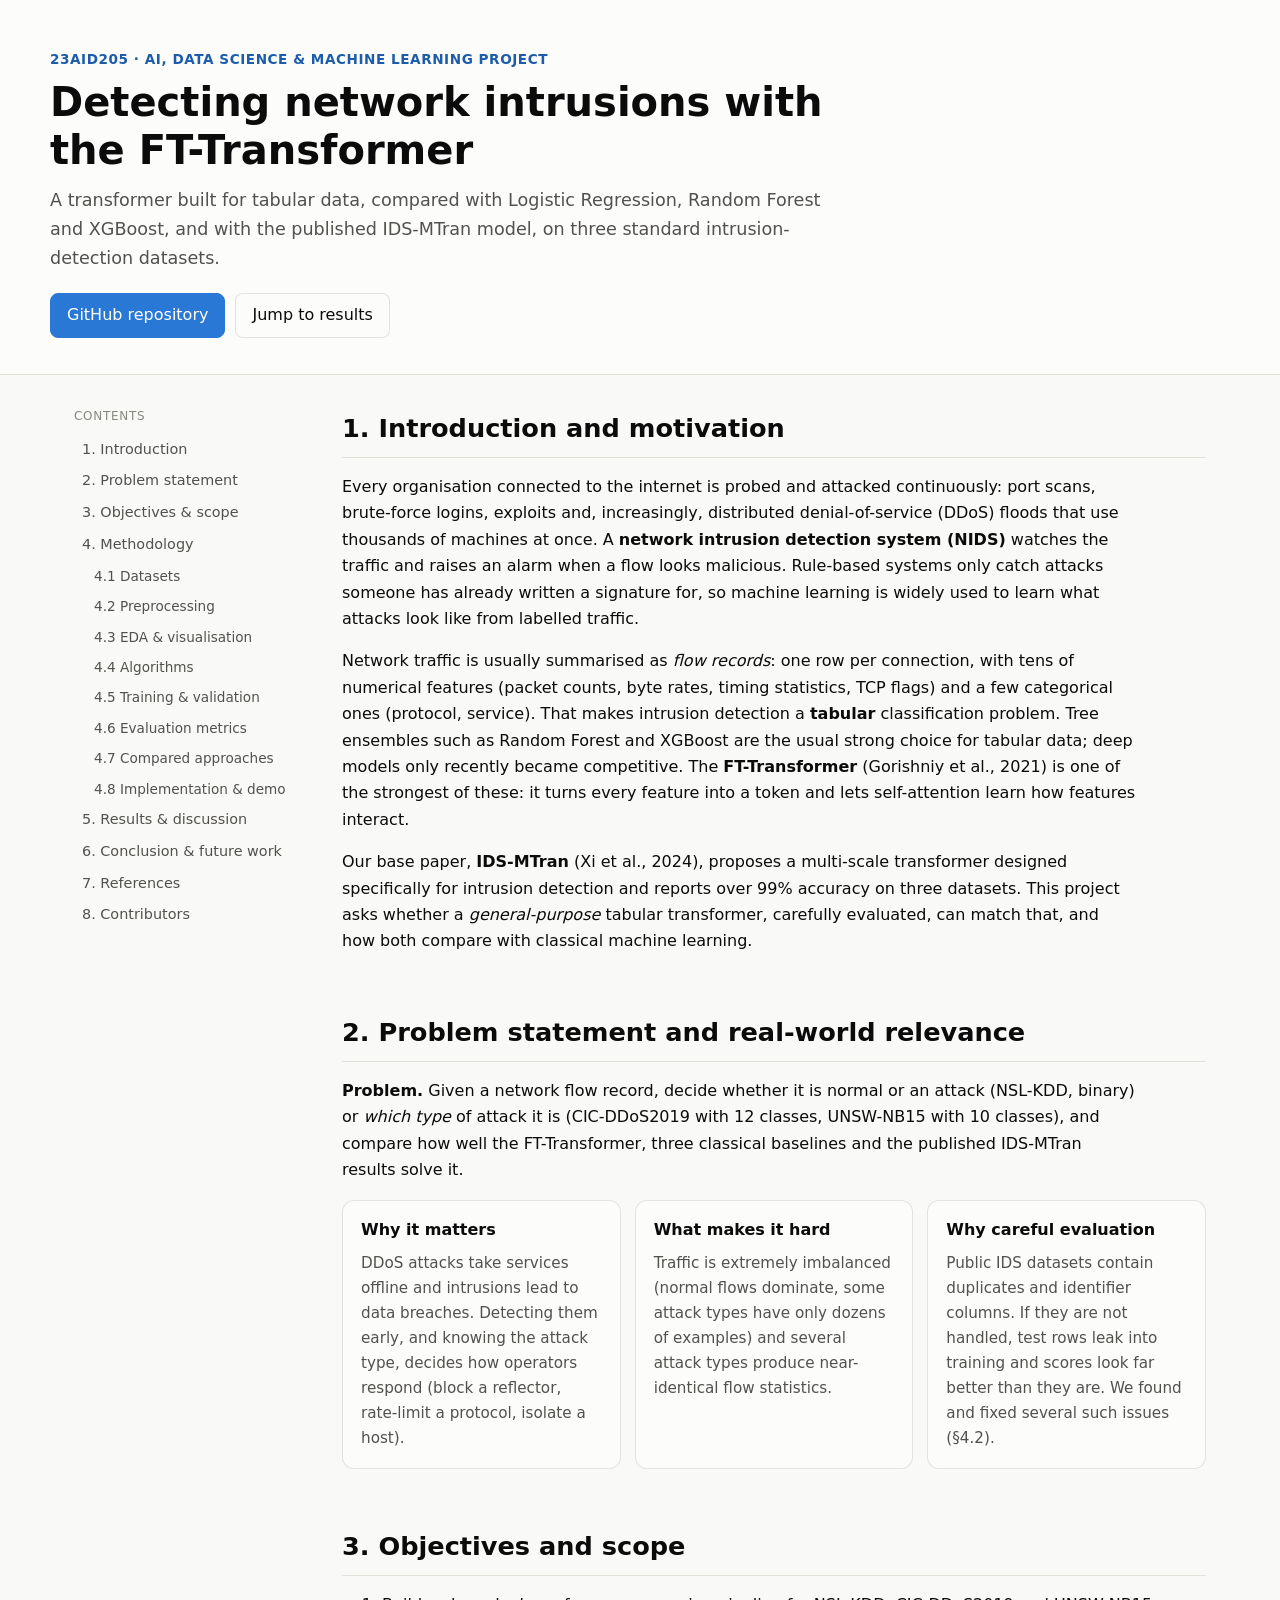
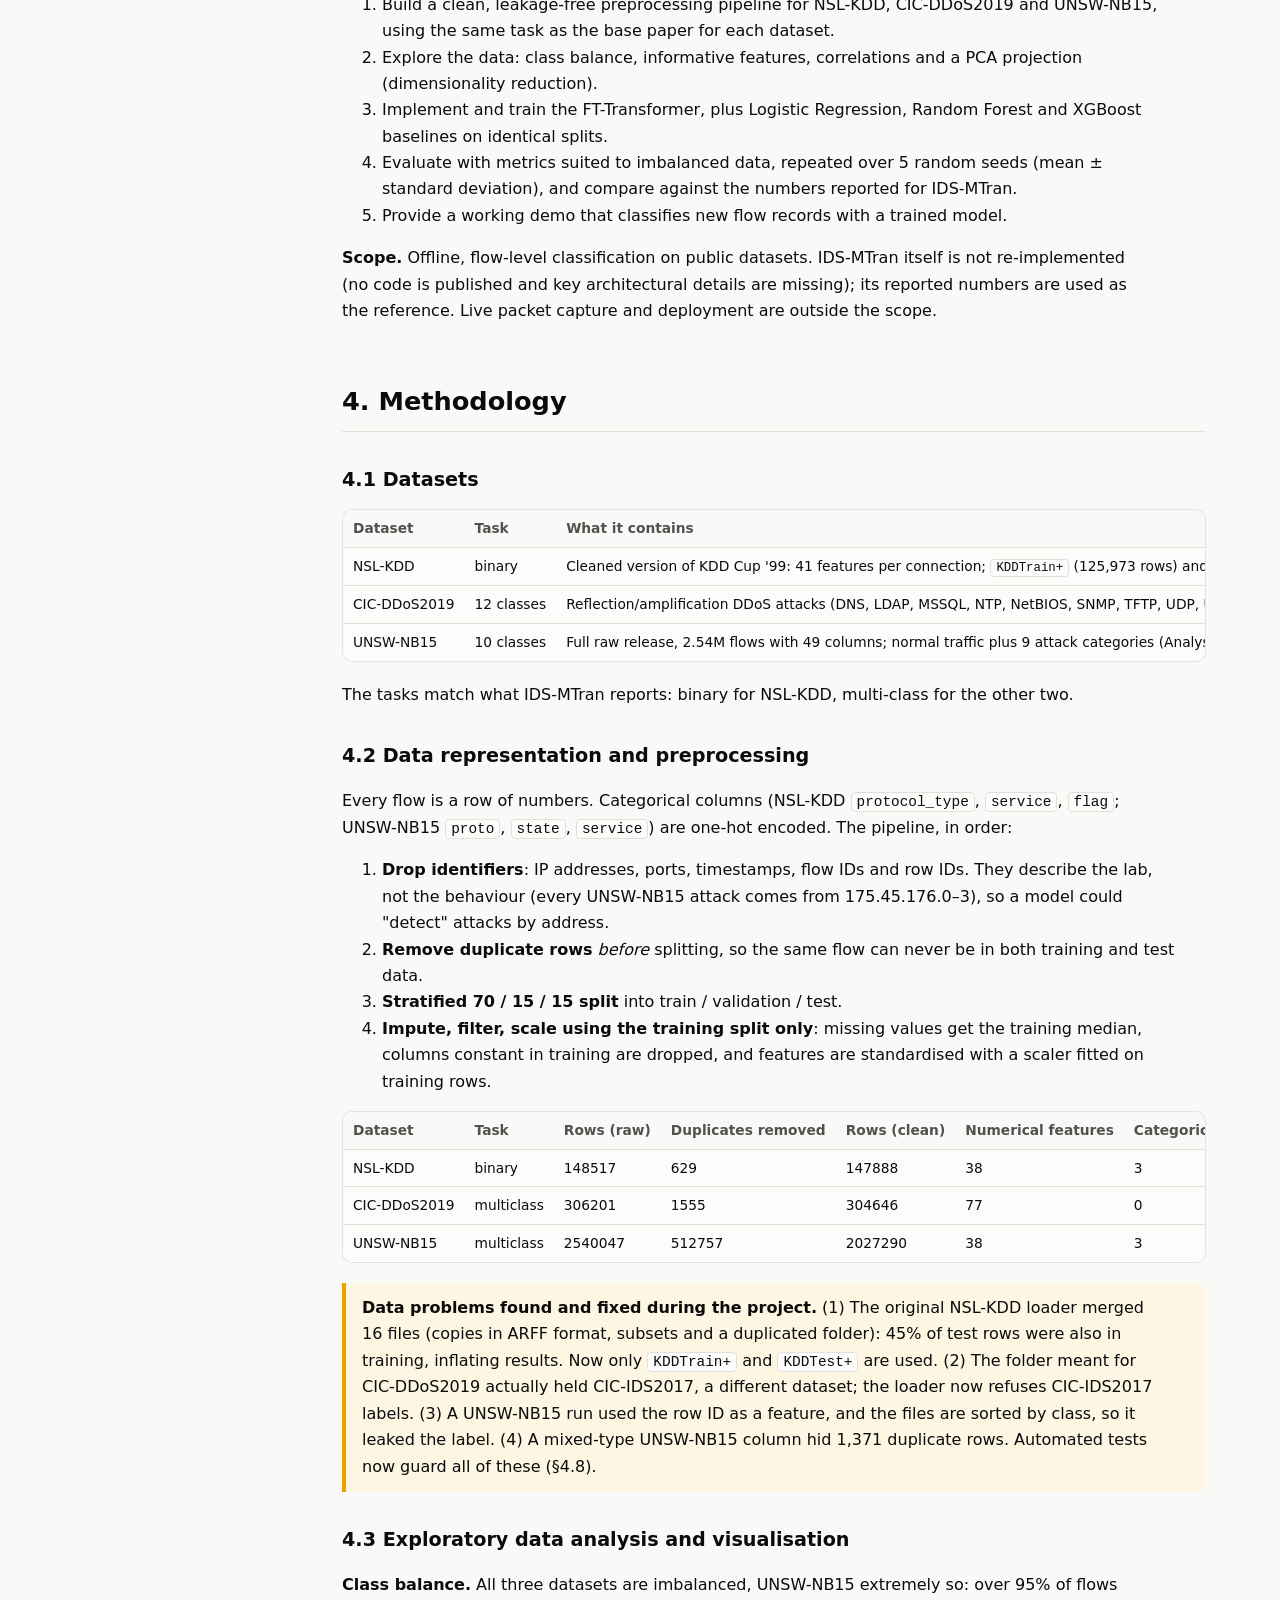
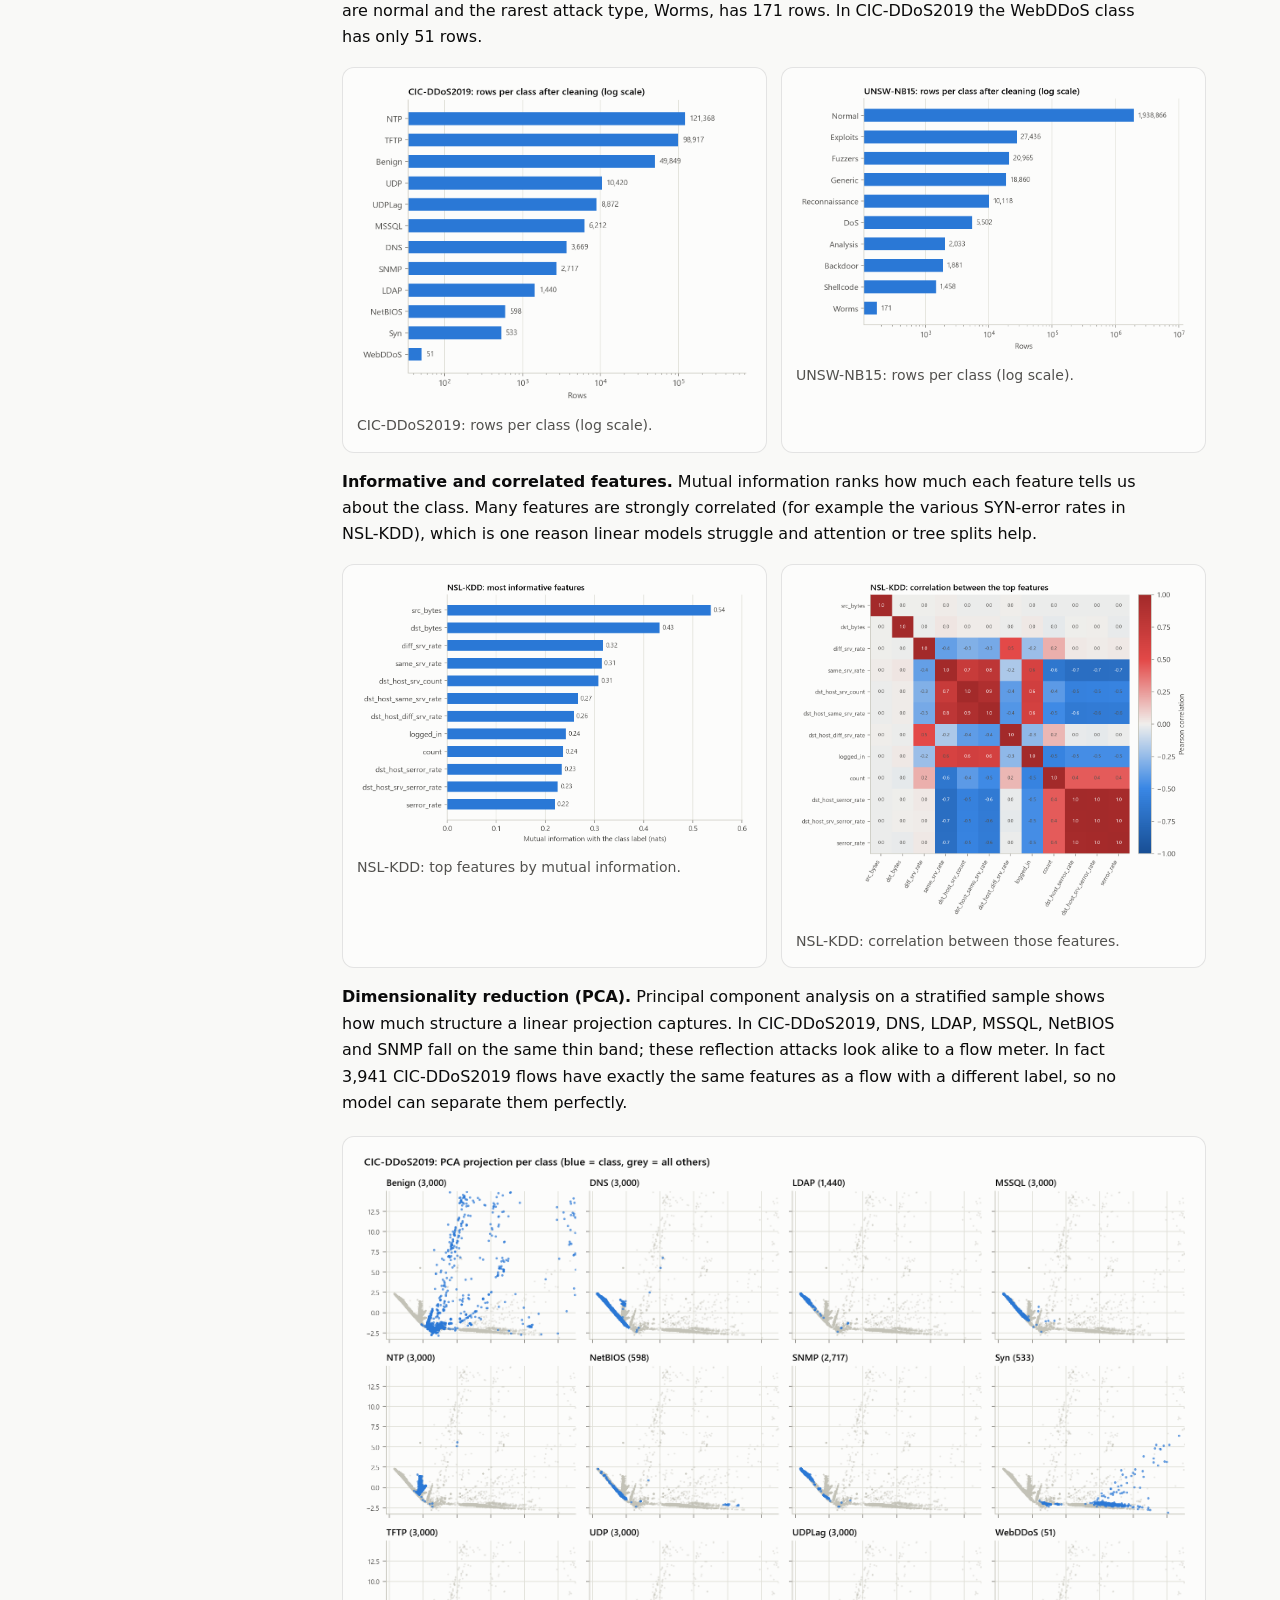
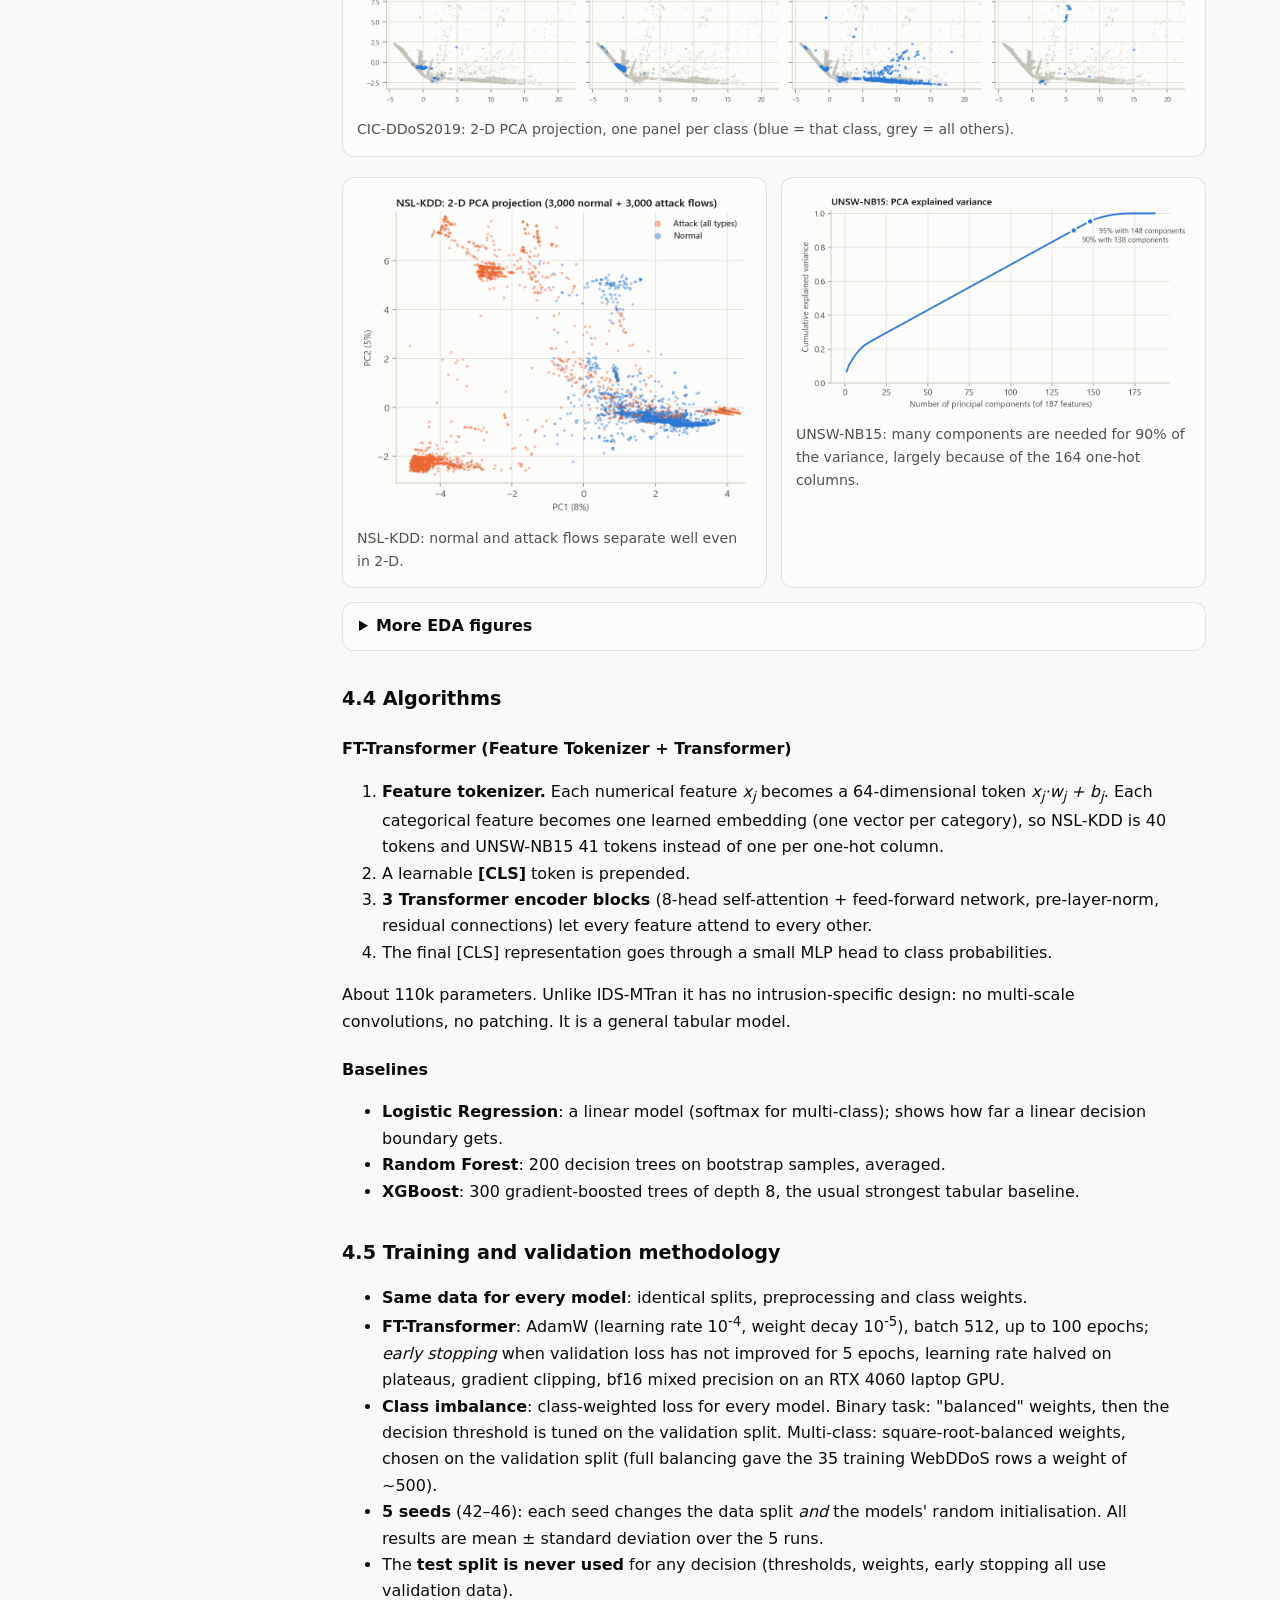
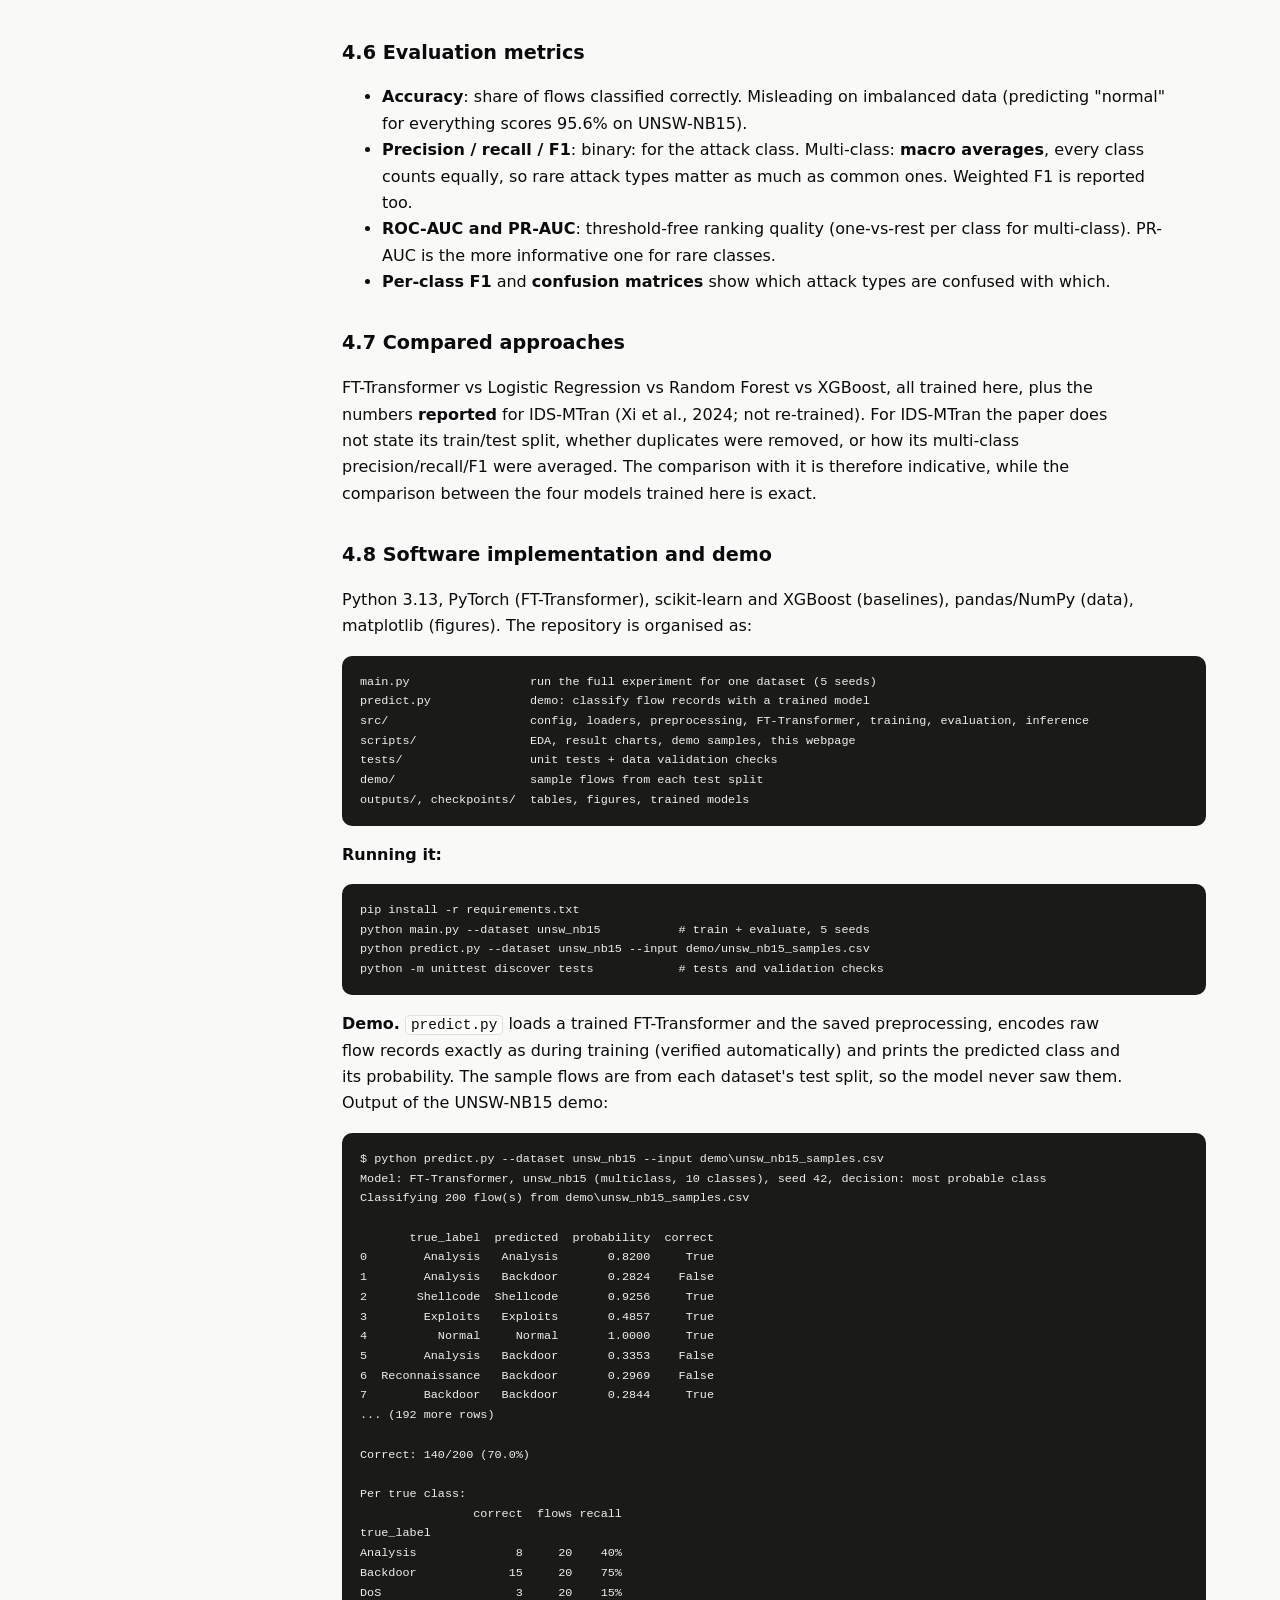
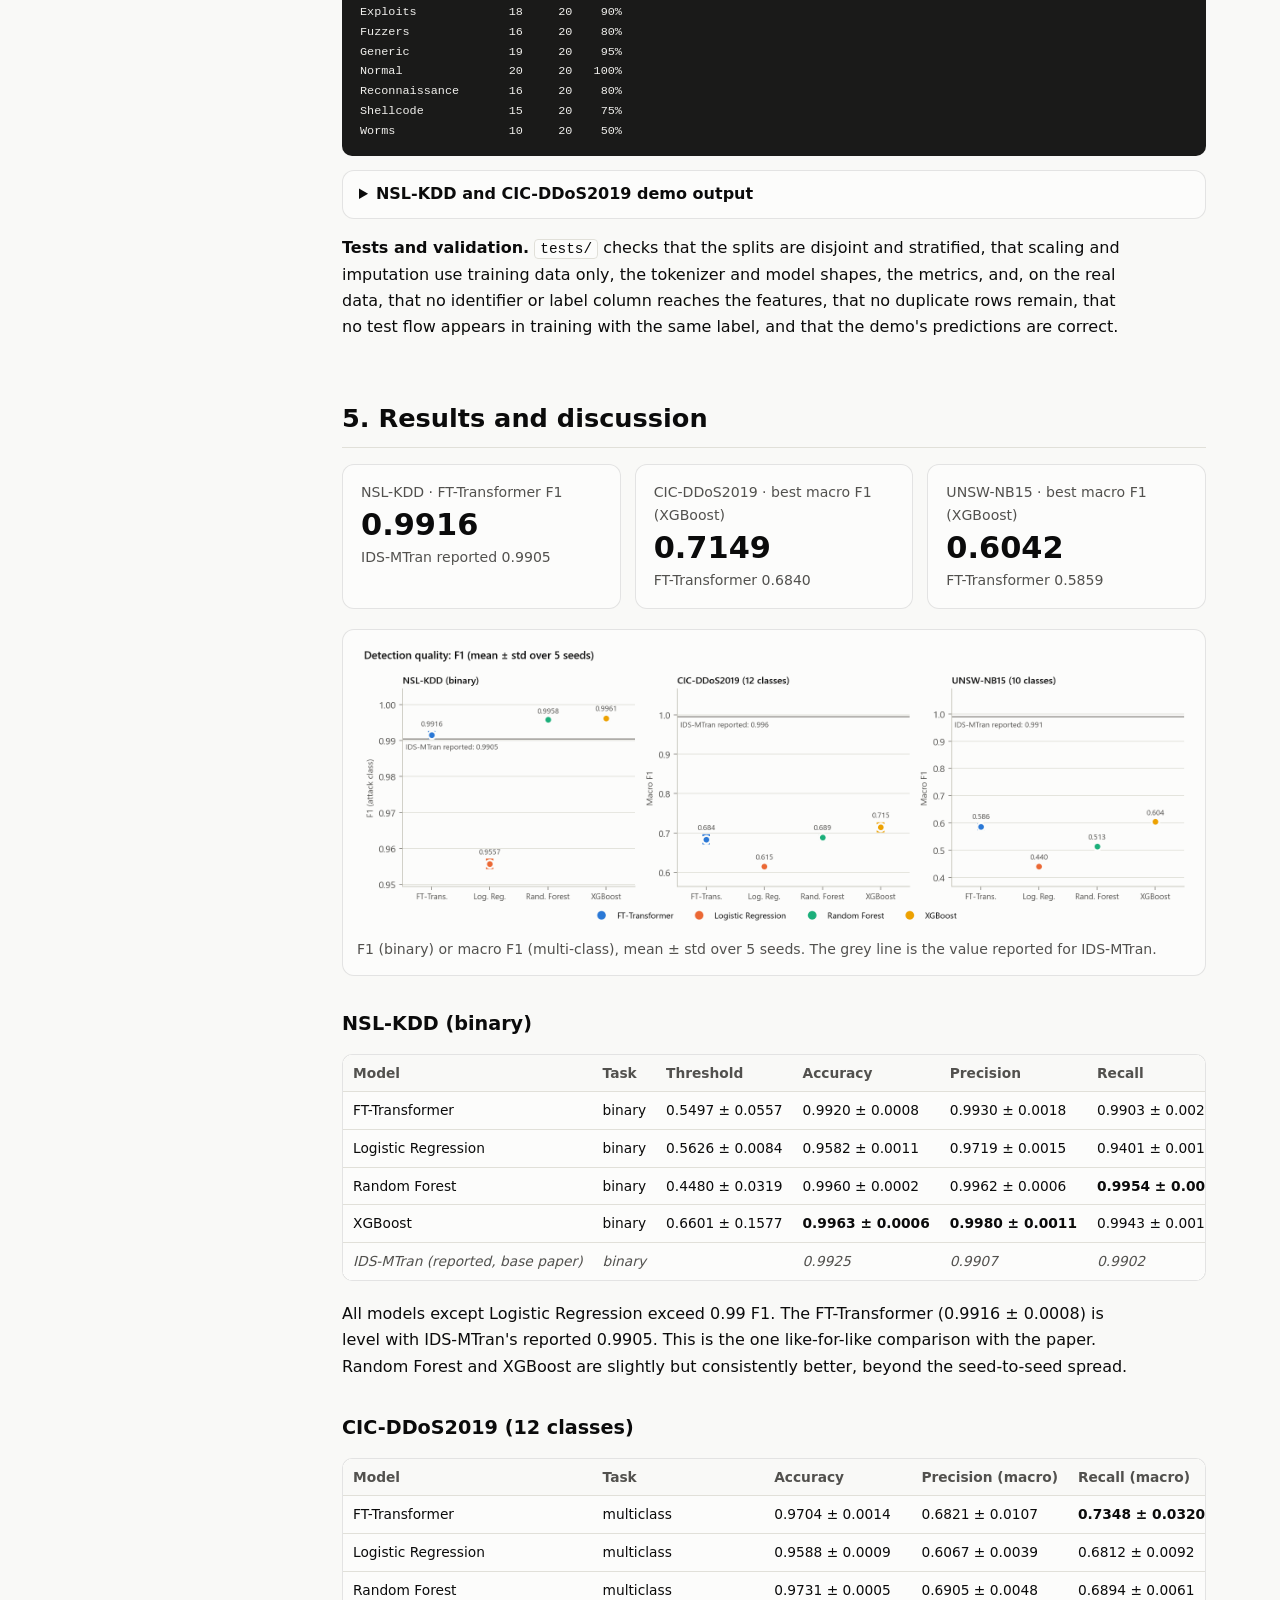
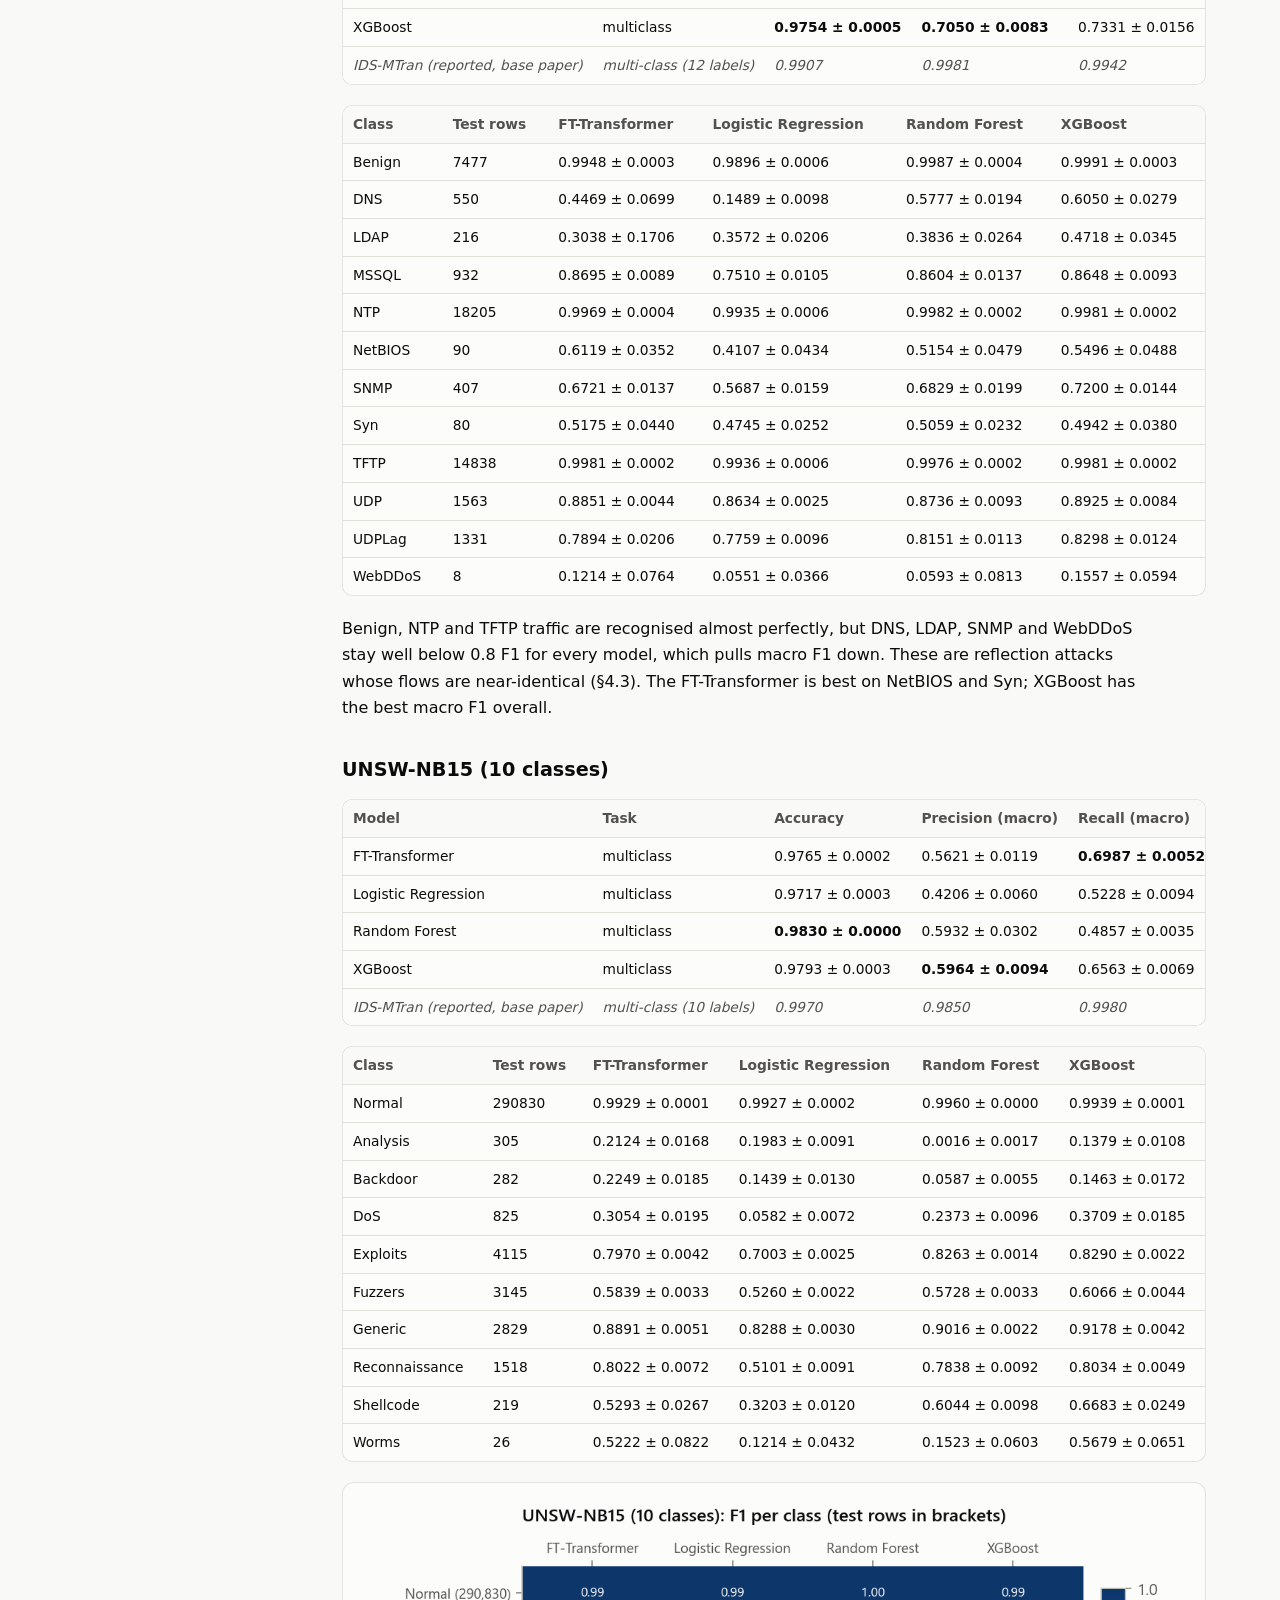
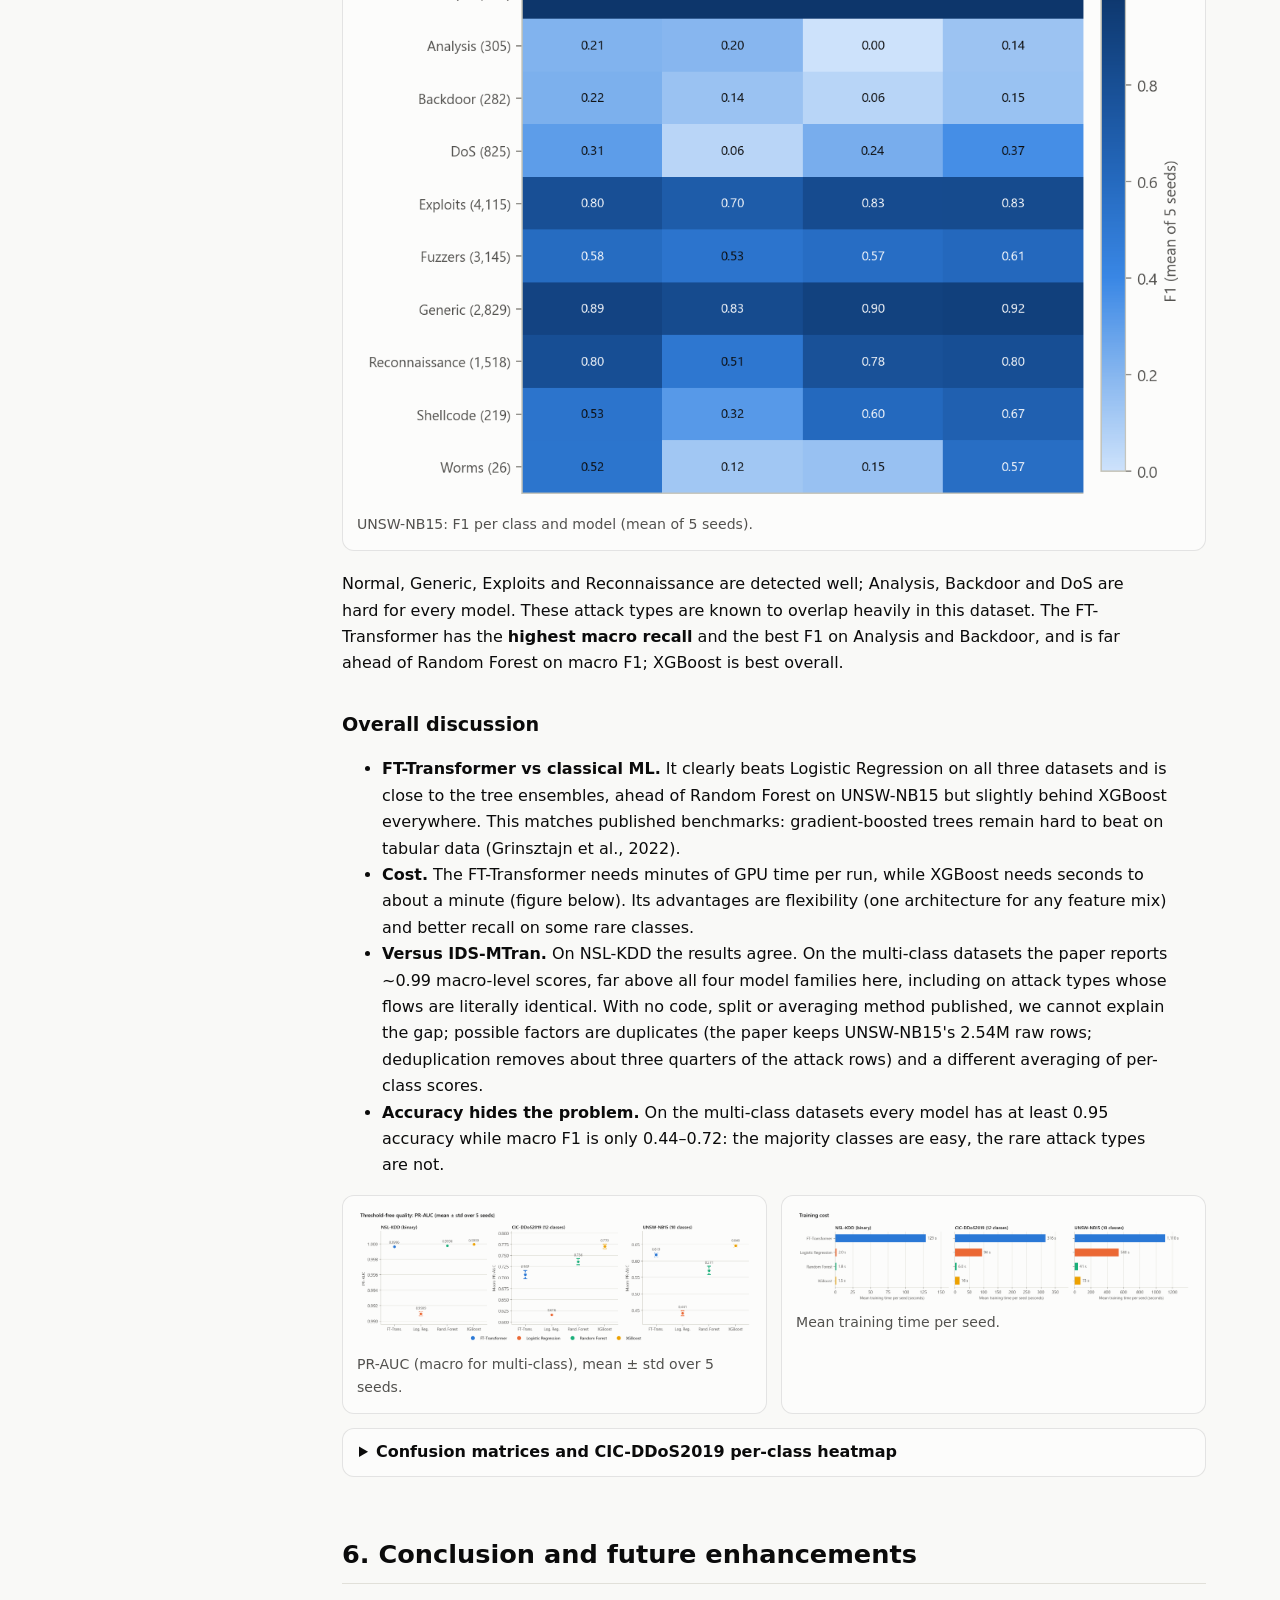
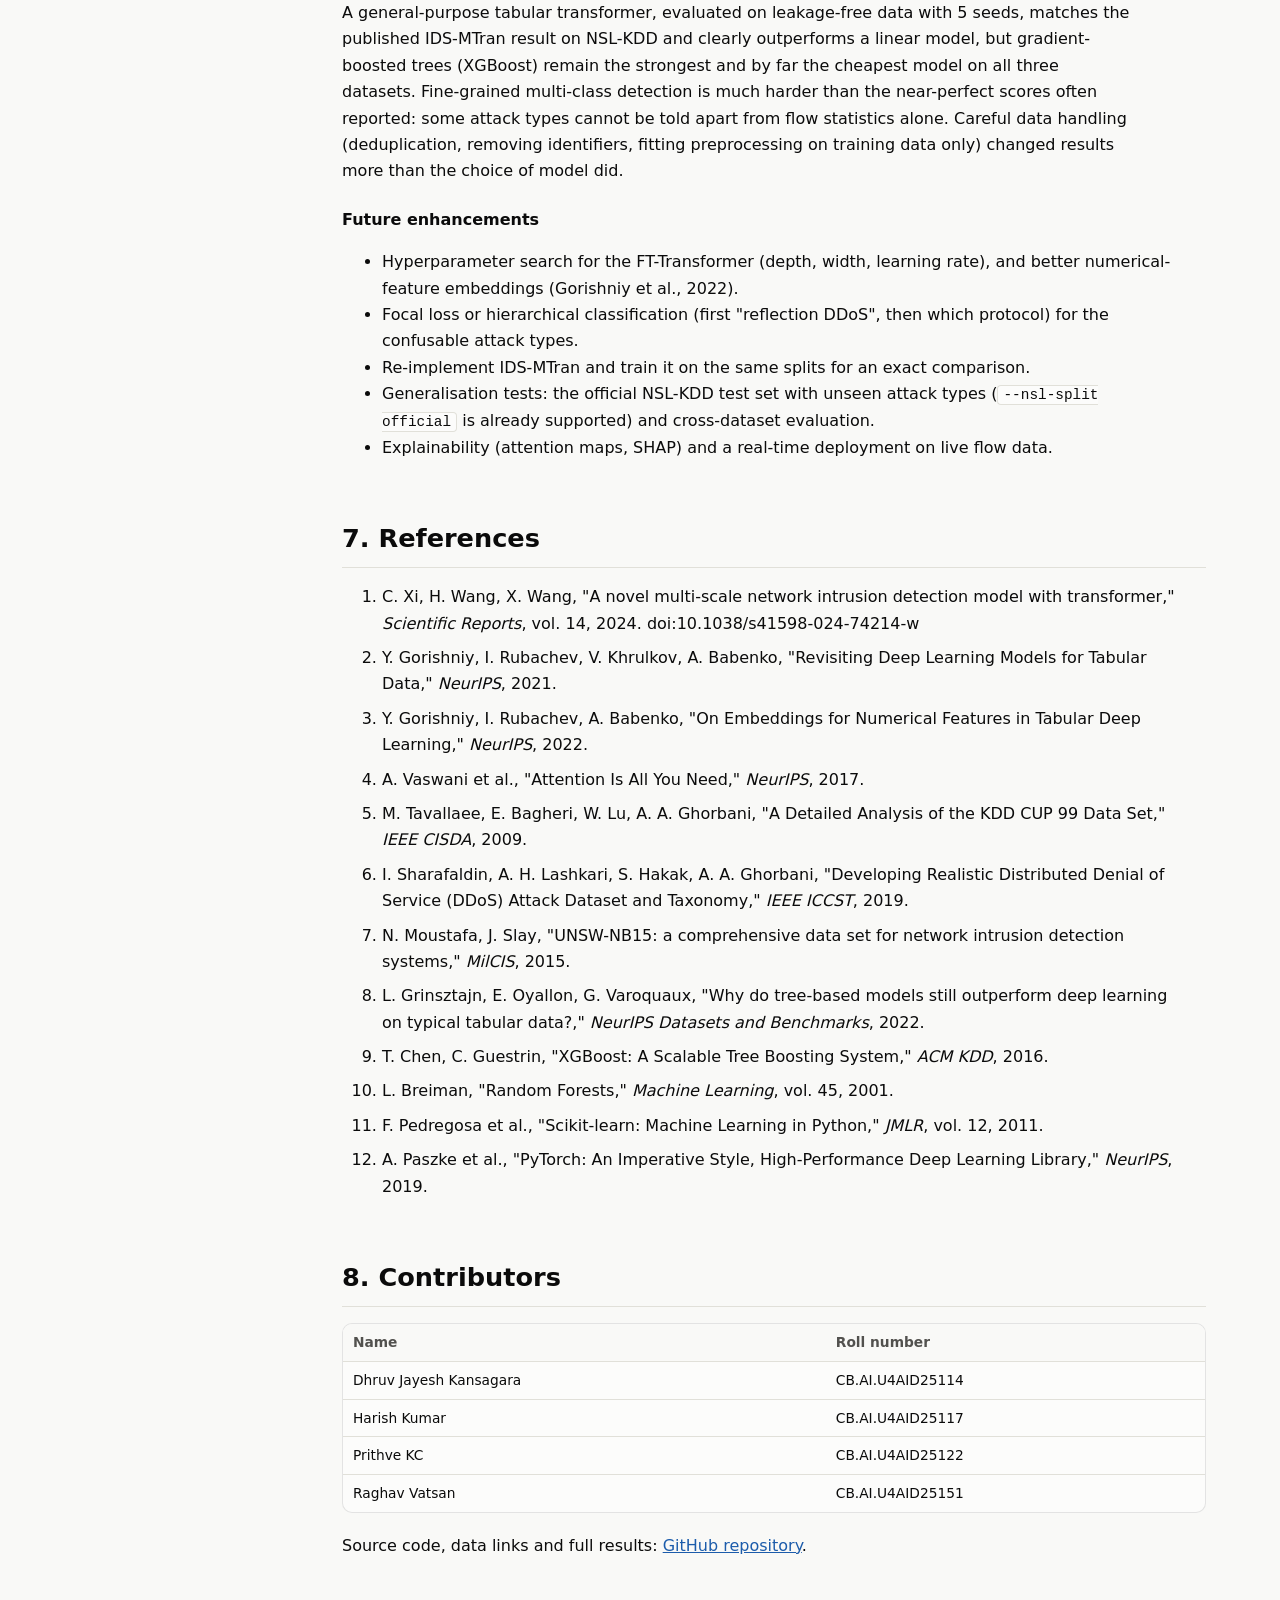
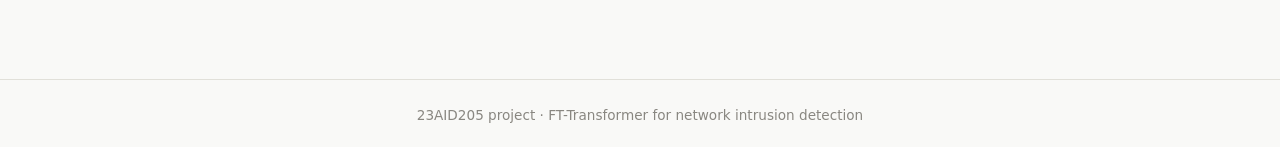
==== docs/index.html @ d4781c5e "FT-Transformer vs classical ML for network intrusion detection 23AID205 project: FT-Transformer, Log" ====
<!doctype html>
<html lang="en">
<head>
<meta charset="utf-8">
<meta name="viewport" content="width=device-width, initial-scale=1">
<title>FT-Transformer for Network Intrusion Detection</title>
<meta name="description" content="23AID205 project: FT-Transformer vs classical ML baselines vs IDS-MTran on NSL-KDD, CIC-DDoS2019 and UNSW-NB15.">
<link rel="stylesheet" href="style.css">
</head>
<body>
<!-- Generated by scripts/build_site.py from site/template.html. Edit the template, not docs/index.html. -->

<header class="hero">
  <div class="hero-inner">
    <p class="eyebrow">23AID205 · AI, Data Science &amp; Machine Learning project</p>
    <h1>Detecting network intrusions with the FT-Transformer</h1>
    <p class="lede">A transformer built for tabular data, compared with Logistic Regression,
      Random Forest and XGBoost, and with the published IDS-MTran model, on three
      standard intrusion-detection datasets.</p>
    <div class="hero-links">
      <a class="button primary" href="https://github.com/dkansagara12-alt/AI-ML">GitHub repository</a>
      <a class="button" href="#results">Jump to results</a>
    </div>
  </div>
</header>

<div class="layout">
<nav class="toc" aria-label="Contents">
  <p>Contents</p>
  <ol>
    <li><a href="#introduction">1. Introduction</a></li>
    <li><a href="#problem">2. Problem statement</a></li>
    <li><a href="#objectives">3. Objectives &amp; scope</a></li>
    <li><a href="#methodology">4. Methodology</a>
      <ol>
        <li><a href="#datasets">4.1 Datasets</a></li>
        <li><a href="#preprocessing">4.2 Preprocessing</a></li>
        <li><a href="#eda">4.3 EDA &amp; visualisation</a></li>
        <li><a href="#algorithms">4.4 Algorithms</a></li>
        <li><a href="#training">4.5 Training &amp; validation</a></li>
        <li><a href="#metrics">4.6 Evaluation metrics</a></li>
        <li><a href="#comparison">4.7 Compared approaches</a></li>
        <li><a href="#implementation">4.8 Implementation &amp; demo</a></li>
      </ol>
    </li>
    <li><a href="#results">5. Results &amp; discussion</a></li>
    <li><a href="#conclusion">6. Conclusion &amp; future work</a></li>
    <li><a href="#references">7. References</a></li>
    <li><a href="#contributors">8. Contributors</a></li>
  </ol>
</nav>

<main>

<!-- ======================================================= 1 -->
<section id="introduction">
  <h2>1. Introduction and motivation</h2>
  <p>Every organisation connected to the internet is probed and attacked continuously: port
    scans, brute-force logins, exploits and, increasingly, distributed denial-of-service
    (DDoS) floods that use thousands of machines at once. A <strong>network intrusion
    detection system (NIDS)</strong> watches the traffic and raises an alarm when a flow
    looks malicious. Rule-based systems only catch attacks someone has already written a
    signature for, so machine learning is widely used to learn what attacks look like from
    labelled traffic.</p>
  <p>Network traffic is usually summarised as <em>flow records</em>: one row per connection,
    with tens of numerical features (packet counts, byte rates, timing statistics, TCP flags)
    and a few categorical ones (protocol, service). That makes intrusion detection a
    <strong>tabular</strong> classification problem. Tree ensembles such as Random Forest and
    XGBoost are the usual strong choice for tabular data; deep models only recently became
    competitive. The <strong>FT-Transformer</strong> (Gorishniy et al., 2021) is one of the
    strongest of these: it turns every feature into a token and lets self-attention learn how
    features interact.</p>
  <p>Our base paper, <strong>IDS-MTran</strong> (Xi et al., 2024), proposes a
    multi-scale transformer designed specifically for intrusion detection and reports over
    99% accuracy on three datasets. This project asks whether a <em>general-purpose</em>
    tabular transformer, carefully evaluated, can match that, and how both compare with
    classical machine learning.</p>
</section>

<!-- ======================================================= 2 -->
<section id="problem">
  <h2>2. Problem statement and real-world relevance</h2>
  <p><strong>Problem.</strong> Given a network flow record, decide whether it is normal or an
    attack (NSL-KDD, binary) or <em>which type</em> of attack it is (CIC-DDoS2019 with 12
    classes, UNSW-NB15 with 10 classes), and compare how well the FT-Transformer, three
    classical baselines and the published IDS-MTran results solve it.</p>
  <div class="card-grid">
    <div class="card"><h4>Why it matters</h4><p>DDoS attacks take services offline and
      intrusions lead to data breaches. Detecting them early, and knowing the attack type,
      decides how operators respond (block a reflector, rate-limit a protocol, isolate a host).</p></div>
    <div class="card"><h4>What makes it hard</h4><p>Traffic is extremely imbalanced (normal
      flows dominate, some attack types have only dozens of examples) and several attack
      types produce near-identical flow statistics.</p></div>
    <div class="card"><h4>Why careful evaluation</h4><p>Public IDS datasets contain
      duplicates and identifier columns. If they are not handled, test rows leak into
      training and scores look far better than they are. We found and fixed several such
      issues (§4.2).</p></div>
  </div>
</section>

<!-- ======================================================= 3 -->
<section id="objectives">
  <h2>3. Objectives and scope</h2>
  <ol>
    <li>Build a clean, leakage-free preprocessing pipeline for NSL-KDD, CIC-DDoS2019 and
      UNSW-NB15, using the same task as the base paper for each dataset.</li>
    <li>Explore the data: class balance, informative features, correlations and a PCA
      projection (dimensionality reduction).</li>
    <li>Implement and train the FT-Transformer, plus Logistic Regression, Random Forest and
      XGBoost baselines on identical splits.</li>
    <li>Evaluate with metrics suited to imbalanced data, repeated over 5 random seeds
      (mean ± standard deviation), and compare against the numbers reported for IDS-MTran.</li>
    <li>Provide a working demo that classifies new flow records with a trained model.</li>
  </ol>
  <p><strong>Scope.</strong> Offline, flow-level classification on public datasets. IDS-MTran
    itself is not re-implemented (no code is published and key architectural details are
    missing); its reported numbers are used as the reference. Live packet capture and
    deployment are outside the scope.</p>
</section>

<!-- ======================================================= 4 -->
<section id="methodology">
  <h2>4. Methodology</h2>

  <h3 id="datasets">4.1 Datasets</h3>
  <div class="table-wrap"><table>
    <thead><tr><th>Dataset</th><th>Task</th><th>What it contains</th><th>Source</th></tr></thead>
    <tbody>
      <tr><td>NSL-KDD</td><td>binary</td><td>Cleaned version of KDD Cup '99: 41 features per
        connection; <code>KDDTrain+</code> (125,973 rows) and <code>KDDTest+</code> (22,544)</td>
        <td>Tavallaee et al. (2009); <a href="https://www.unb.ca/cic/datasets/nsl.html">unb.ca/cic/datasets/nsl.html</a></td></tr>
      <tr><td>CIC-DDoS2019</td><td>12 classes</td><td>Reflection/amplification DDoS attacks
        (DNS, LDAP, MSSQL, NTP, NetBIOS, SNMP, TFTP, UDP, UDP-Lag, Syn, WebDDoS) plus benign
        traffic; 77 CICFlowMeter features. We use the cleaned parquet mirror and the attack day
        the paper used.</td>
        <td>Sharafaldin et al. (2019); <a href="https://www.kaggle.com/datasets/dhoogla/cicddos2019">Kaggle mirror (dhoogla/cicddos2019)</a></td></tr>
      <tr><td>UNSW-NB15</td><td>10 classes</td><td>Full raw release, 2.54M flows with 49
        columns; normal traffic plus 9 attack categories (Analysis, Backdoor, DoS, Exploits,
        Fuzzers, Generic, Reconnaissance, Shellcode, Worms)</td>
        <td>Moustafa &amp; Slay (2015); <a href="https://research.unsw.edu.au/projects/unsw-nb15-dataset">research.unsw.edu.au</a></td></tr>
    </tbody>
  </table></div>
  <p>The tasks match what IDS-MTran reports: binary for NSL-KDD, multi-class for the other two.</p>

  <h3 id="preprocessing">4.2 Data representation and preprocessing</h3>
  <p>Every flow is a row of numbers. Categorical columns (NSL-KDD <code>protocol_type</code>,
    <code>service</code>, <code>flag</code>; UNSW-NB15 <code>proto</code>, <code>state</code>,
    <code>service</code>) are one-hot encoded. The pipeline, in order:</p>
  <ol>
    <li><strong>Drop identifiers</strong>: IP addresses, ports, timestamps, flow IDs and row
      IDs. They describe the lab, not the behaviour (every UNSW-NB15 attack comes from
      175.45.176.0–3), so a model could "detect" attacks by address.</li>
    <li><strong>Remove duplicate rows</strong> <em>before</em> splitting, so the same flow
      can never be in both training and test data.</li>
    <li><strong>Stratified 70 / 15 / 15 split</strong> into train / validation / test.</li>
    <li><strong>Impute, filter, scale using the training split only</strong>: missing values
      get the training median, columns constant in training are dropped, and features are
      standardised with a scaler fitted on training rows.</li>
  </ol>
  <div class="table-wrap"><table><thead><tr><th>Dataset</th><th>Task</th><th>Rows (raw)</th><th>Duplicates removed</th><th>Rows (clean)</th><th>Numerical features</th><th>Categorical features</th><th>One-hot columns</th><th>Classes</th><th>Normal share</th><th>Rarest class</th><th>PCA comps for 90% / 95% var.</th></tr></thead><tbody><tr><td>NSL-KDD</td><td>binary</td><td>148517</td><td>629</td><td>147888</td><td>38</td><td>3</td><td>84</td><td>2</td><td>0.5204</td><td>ATTACK (70,921)</td><td>75 / 83</td></tr><tr><td>CIC-DDoS2019</td><td>multiclass</td><td>306201</td><td>1555</td><td>304646</td><td>77</td><td>0</td><td>0</td><td>12</td><td>0.1636</td><td>WebDDoS (51)</td><td>18 / 23</td></tr><tr><td>UNSW-NB15</td><td>multiclass</td><td>2540047</td><td>512757</td><td>2027290</td><td>38</td><td>3</td><td>164</td><td>10</td><td>0.9564</td><td>Worms (171)</td><td>138 / 148</td></tr></tbody></table></div>
  <div class="note"><p><strong>Data problems found and fixed during the project.</strong>
    (1) The original NSL-KDD loader merged 16 files (copies in ARFF format, subsets and a
    duplicated folder): 45% of test rows were also in training, inflating results. Now only
    <code>KDDTrain+</code> and <code>KDDTest+</code> are used. (2) The folder meant for
    CIC-DDoS2019 actually held CIC-IDS2017, a different dataset; the loader now refuses
    CIC-IDS2017 labels. (3) A UNSW-NB15 run used the row ID as a feature, and the files are
    sorted by class, so it leaked the label. (4) A mixed-type UNSW-NB15 column hid 1,371
    duplicate rows. Automated tests now guard all of these (§4.8).</p></div>

  <h3 id="eda">4.3 Exploratory data analysis and visualisation</h3>
  <p><strong>Class balance.</strong> All three datasets are imbalanced, UNSW-NB15 extremely so:
    over 95% of flows are normal and the rarest attack type, Worms, has 171 rows. In
    CIC-DDoS2019 the WebDDoS class has only 51 rows.</p>
  <div class="fig-row">
    <figure><img src="figures/cic_ddos2019_class_distribution.png" alt="CIC-DDoS2019 rows per class, log scale"><figcaption>CIC-DDoS2019: rows per class (log scale).</figcaption></figure>
    <figure><img src="figures/unsw_nb15_class_distribution.png" alt="UNSW-NB15 rows per class, log scale"><figcaption>UNSW-NB15: rows per class (log scale).</figcaption></figure>
  </div>

  <p><strong>Informative and correlated features.</strong> Mutual information ranks how much
    each feature tells us about the class. Many features are strongly correlated (for example
    the various SYN-error rates in NSL-KDD), which is one reason linear models struggle and
    attention or tree splits help.</p>
  <div class="fig-row">
    <figure><img src="figures/nsl_kdd_top_features.png" alt="NSL-KDD most informative features"><figcaption>NSL-KDD: top features by mutual information.</figcaption></figure>
    <figure><img src="figures/nsl_kdd_correlation.png" alt="NSL-KDD correlation heatmap"><figcaption>NSL-KDD: correlation between those features.</figcaption></figure>
  </div>

  <p><strong>Dimensionality reduction (PCA).</strong> Principal component analysis on a
    stratified sample shows how much structure a linear projection captures. In CIC-DDoS2019,
    DNS, LDAP, MSSQL, NetBIOS and SNMP fall on the same thin band; these reflection
    attacks look alike to a flow meter. In fact 3,941 CIC-DDoS2019 flows have exactly the same
    features as a flow with a different label, so no model can separate them perfectly.</p>
  <figure><img src="figures/cic_ddos2019_pca_by_class.png" alt="CIC-DDoS2019 PCA projection, one panel per class"><figcaption>CIC-DDoS2019: 2-D PCA projection, one panel per class (blue = that class, grey = all others).</figcaption></figure>
  <div class="fig-row">
    <figure><img src="figures/nsl_kdd_pca_projection.png" alt="NSL-KDD PCA projection"><figcaption>NSL-KDD: normal and attack flows separate well even in 2-D.</figcaption></figure>
    <figure><img src="figures/unsw_nb15_pca_variance.png" alt="UNSW-NB15 cumulative explained variance"><figcaption>UNSW-NB15: many components are needed for 90% of the variance, largely because of the 164 one-hot columns.</figcaption></figure>
  </div>
  <details><summary>More EDA figures</summary>
    <div class="fig-row">
      <figure><img src="figures/nsl_kdd_class_distribution.png" alt="NSL-KDD class distribution"><figcaption>NSL-KDD class balance.</figcaption></figure>
      <figure><img src="figures/cic_ddos2019_top_features.png" alt="CIC-DDoS2019 top features"><figcaption>CIC-DDoS2019 top features.</figcaption></figure>
      <figure><img src="figures/cic_ddos2019_correlation.png" alt="CIC-DDoS2019 correlation"><figcaption>CIC-DDoS2019 correlations.</figcaption></figure>
      <figure><img src="figures/unsw_nb15_top_features.png" alt="UNSW-NB15 top features"><figcaption>UNSW-NB15 top features.</figcaption></figure>
      <figure><img src="figures/unsw_nb15_correlation.png" alt="UNSW-NB15 correlation"><figcaption>UNSW-NB15 correlations.</figcaption></figure>
      <figure><img src="figures/unsw_nb15_pca_by_class.png" alt="UNSW-NB15 PCA per class"><figcaption>UNSW-NB15 PCA per class.</figcaption></figure>
      <figure><img src="figures/cic_ddos2019_pca_projection.png" alt="CIC-DDoS2019 PCA projection"><figcaption>CIC-DDoS2019 PCA, normal vs attack.</figcaption></figure>
      <figure><img src="figures/unsw_nb15_pca_projection.png" alt="UNSW-NB15 PCA projection"><figcaption>UNSW-NB15 PCA, normal vs attack.</figcaption></figure>
      <figure><img src="figures/nsl_kdd_pca_variance.png" alt="NSL-KDD explained variance"><figcaption>NSL-KDD explained variance.</figcaption></figure>
      <figure><img src="figures/cic_ddos2019_pca_variance.png" alt="CIC-DDoS2019 explained variance"><figcaption>CIC-DDoS2019 explained variance.</figcaption></figure>
    </div>
  </details>

  <h3 id="algorithms">4.4 Algorithms</h3>
  <h4>FT-Transformer (Feature Tokenizer + Transformer)</h4>
  <ol>
    <li><strong>Feature tokenizer.</strong> Each numerical feature <em>x<sub>j</sub></em>
      becomes a 64-dimensional token <em>x<sub>j</sub>·w<sub>j</sub> + b<sub>j</sub></em>.
      Each categorical feature becomes one learned embedding (one vector per category), so
      NSL-KDD is 40 tokens and UNSW-NB15 41 tokens instead of one per one-hot column.</li>
    <li>A learnable <strong>[CLS]</strong> token is prepended.</li>
    <li><strong>3 Transformer encoder blocks</strong> (8-head self-attention + feed-forward
      network, pre-layer-norm, residual connections) let every feature attend to every other.</li>
    <li>The final [CLS] representation goes through a small MLP head to class probabilities.</li>
  </ol>
  <p>About 110k parameters. Unlike IDS-MTran it has no intrusion-specific design: no
    multi-scale convolutions, no patching. It is a general tabular model.</p>
  <h4>Baselines</h4>
  <ul>
    <li><strong>Logistic Regression</strong>: a linear model (softmax for multi-class); shows
      how far a linear decision boundary gets.</li>
    <li><strong>Random Forest</strong>: 200 decision trees on bootstrap samples, averaged.</li>
    <li><strong>XGBoost</strong>: 300 gradient-boosted trees of depth 8, the usual strongest
      tabular baseline.</li>
  </ul>

  <h3 id="training">4.5 Training and validation methodology</h3>
  <ul>
    <li><strong>Same data for every model</strong>: identical splits, preprocessing and class weights.</li>
    <li><strong>FT-Transformer</strong>: AdamW (learning rate 10<sup>-4</sup>, weight decay
      10<sup>-5</sup>), batch 512, up to 100 epochs; <em>early stopping</em> when validation loss
      has not improved for 5 epochs, learning rate halved on plateaus, gradient clipping,
      bf16 mixed precision on an RTX 4060 laptop GPU.</li>
    <li><strong>Class imbalance</strong>: class-weighted loss for every model. Binary task:
      "balanced" weights, then the decision threshold is tuned on the validation split.
      Multi-class: square-root-balanced weights, chosen on the validation split (full
      balancing gave the 35 training WebDDoS rows a weight of ~500).</li>
    <li><strong>5 seeds</strong> (42–46): each seed changes the data split <em>and</em> the
      models' random initialisation. All results are mean ± standard deviation over the 5 runs.</li>
    <li>The <strong>test split is never used</strong> for any decision (thresholds, weights,
      early stopping all use validation data).</li>
  </ul>

  <h3 id="metrics">4.6 Evaluation metrics</h3>
  <ul>
    <li><strong>Accuracy</strong>: share of flows classified correctly. Misleading on
      imbalanced data (predicting "normal" for everything scores 95.6% on UNSW-NB15).</li>
    <li><strong>Precision / recall / F1</strong>: binary: for the attack class. Multi-class:
      <strong>macro averages</strong>, every class counts equally, so rare attack types matter
      as much as common ones. Weighted F1 is reported too.</li>
    <li><strong>ROC-AUC and PR-AUC</strong>: threshold-free ranking quality (one-vs-rest
      per class for multi-class). PR-AUC is the more informative one for rare classes.</li>
    <li><strong>Per-class F1</strong> and <strong>confusion matrices</strong> show which
      attack types are confused with which.</li>
  </ul>

  <h3 id="comparison">4.7 Compared approaches</h3>
  <p>FT-Transformer vs Logistic Regression vs Random Forest vs XGBoost, all trained here, plus
    the numbers <strong>reported</strong> for IDS-MTran (Xi et al., 2024; not re-trained). For
    IDS-MTran the paper does not state its train/test split, whether duplicates were removed,
    or how its multi-class precision/recall/F1 were averaged. The comparison with it is
    therefore indicative, while the comparison between the four models trained here is exact.</p>

  <h3 id="implementation">4.8 Software implementation and demo</h3>
  <p>Python 3.13, PyTorch (FT-Transformer), scikit-learn and XGBoost (baselines),
    pandas/NumPy (data), matplotlib (figures). The repository is organised as:</p>
<pre><code>main.py                 run the full experiment for one dataset (5 seeds)
predict.py              demo: classify flow records with a trained model
src/                    config, loaders, preprocessing, FT-Transformer, training, evaluation, inference
scripts/                EDA, result charts, demo samples, this webpage
tests/                  unit tests + data validation checks
demo/                   sample flows from each test split
outputs/, checkpoints/  tables, figures, trained models</code></pre>
  <p><strong>Running it:</strong></p>
<pre><code>pip install -r requirements.txt
python main.py --dataset unsw_nb15           # train + evaluate, 5 seeds
python predict.py --dataset unsw_nb15 --input demo/unsw_nb15_samples.csv
python -m unittest discover tests            # tests and validation checks</code></pre>
  <p><strong>Demo.</strong> <code>predict.py</code> loads a trained FT-Transformer and the
    saved preprocessing, encodes raw flow records exactly as during training (verified
    automatically) and prints the predicted class and its probability. The sample flows are
    from each dataset's test split, so the model never saw them. Output of the UNSW-NB15 demo:</p>
  <pre><code>$ python predict.py --dataset unsw_nb15 --input demo\unsw_nb15_samples.csv
Model: FT-Transformer, unsw_nb15 (multiclass, 10 classes), seed 42, decision: most probable class
Classifying 200 flow(s) from demo\unsw_nb15_samples.csv

       true_label  predicted  probability  correct
0        Analysis   Analysis       0.8200     True
1        Analysis   Backdoor       0.2824    False
2       Shellcode  Shellcode       0.9256     True
3        Exploits   Exploits       0.4857     True
4          Normal     Normal       1.0000     True
5        Analysis   Backdoor       0.3353    False
6  Reconnaissance   Backdoor       0.2969    False
7        Backdoor   Backdoor       0.2844     True
... (192 more rows)

Correct: 140/200 (70.0%)

Per true class:
                correct  flows recall
true_label                           
Analysis              8     20    40%
Backdoor             15     20    75%
DoS                   3     20    15%
Exploits             18     20    90%
Fuzzers              16     20    80%
Generic              19     20    95%
Normal               20     20   100%
Reconnaissance       16     20    80%
Shellcode            15     20    75%
Worms                10     20    50%</code></pre>
  <details><summary>NSL-KDD and CIC-DDoS2019 demo output</summary>
    <pre><code>$ python predict.py --dataset nsl_kdd --input demo\nsl_kdd_samples.csv
Model: FT-Transformer, nsl_kdd (binary, 2 classes), seed 42, decision: threshold 0.480 on P(attack)
Classifying 40 flow(s) from demo\nsl_kdd_samples.csv

  true_label predicted  probability  correct
0     ATTACK    ATTACK       1.0000     True
1     ATTACK    ATTACK       0.9999     True
2     NORMAL    NORMAL       1.0000     True
3     ATTACK    ATTACK       1.0000     True
4     NORMAL    NORMAL       1.0000     True
5     NORMAL    NORMAL       1.0000     True
6     ATTACK    ATTACK       1.0000     True
7     NORMAL    NORMAL       1.0000     True
... (32 more rows)

Correct: 39/40 (97.5%)

Per true class:
            correct  flows recall
true_label                       
ATTACK           20     20   100%
NORMAL           19     20    95%</code></pre>
    <pre><code>$ python predict.py --dataset cic_ddos2019 --input demo\cic_ddos2019_samples.csv
Model: FT-Transformer, cic_ddos2019 (multiclass, 12 classes), seed 42, decision: most probable class
Classifying 228 flow(s) from demo\cic_ddos2019_samples.csv

  true_label predicted  probability  correct
0        DNS     MSSQL       0.8496    False
1       TFTP      TFTP       1.0000     True
2     UDPLag       Syn       0.5185    False
3        Syn       Syn       0.5224     True
4        DNS      SNMP       0.7278    False
5     Benign    Benign       0.9978     True
6        NTP       NTP       0.9998     True
7        DNS       DNS       0.4875     True
... (220 more rows)

Correct: 173/228 (75.9%)

Per true class:
            correct  flows recall
true_label                       
Benign           20     20   100%
DNS               7     20    35%
LDAP              7     20    35%
MSSQL            19     20    95%
NTP              20     20   100%
NetBIOS          12     20    60%
SNMP             15     20    75%
Syn              19     20    95%
TFTP             20     20   100%
UDP              20     20   100%
UDPLag           11     20    55%
WebDDoS           3      8    38%</code></pre>
  </details>
  <p><strong>Tests and validation.</strong> <code>tests/</code> checks that the splits are
    disjoint and stratified, that scaling and imputation use training data only, the
    tokenizer and model shapes, the metrics, and, on the real data, that no identifier or
    label column reaches the features, that no duplicate rows remain, that no test flow
    appears in training with the same label, and that the demo's predictions are correct.</p>
</section>

<!-- ======================================================= 5 -->
<section id="results">
  <h2>5. Results and discussion</h2>
  <div class="card-grid">
    <div class="card"><div class="stat-label">NSL-KDD · FT-Transformer F1</div>
      <div class="stat">0.9916</div>
      <div class="stat-label">IDS-MTran reported 0.9905</div></div>
    <div class="card"><div class="stat-label">CIC-DDoS2019 · best macro F1 (XGBoost)</div>
      <div class="stat">0.7149</div>
      <div class="stat-label">FT-Transformer 0.6840</div></div>
    <div class="card"><div class="stat-label">UNSW-NB15 · best macro F1 (XGBoost)</div>
      <div class="stat">0.6042</div>
      <div class="stat-label">FT-Transformer 0.5859</div></div>
  </div>

  <figure><img src="figures/main_metric.png" alt="F1 of each model on each dataset with error bars and IDS-MTran reference line"><figcaption>F1 (binary) or macro F1 (multi-class), mean ± std over 5 seeds. The grey line is the value reported for IDS-MTran.</figcaption></figure>

  <h3>NSL-KDD (binary)</h3>
  <div class="table-wrap"><table><thead><tr><th>Model</th><th>Task</th><th>Threshold</th><th>Accuracy</th><th>Precision</th><th>Recall</th><th>F1-Score</th><th>F1 @0.5</th><th>ROC-AUC</th><th>PR-AUC</th><th>Train time (s)</th></tr></thead><tbody><tr><td>FT-Transformer</td><td>binary</td><td>0.5497 ± 0.0557</td><td>0.9920 ± 0.0008</td><td>0.9930 ± 0.0018</td><td>0.9903 ± 0.0026</td><td>0.9916 ± 0.0008</td><td>0.9914 ± 0.0008</td><td>0.9997 ± 0.0001</td><td>0.9996 ± 0.0001</td><td>128.6 ± 31.8</td></tr><tr><td>Logistic Regression</td><td>binary</td><td>0.5626 ± 0.0084</td><td>0.9582 ± 0.0011</td><td>0.9719 ± 0.0015</td><td>0.9401 ± 0.0019</td><td>0.9557 ± 0.0012</td><td>0.9542 ± 0.0012</td><td>0.9913 ± 0.0002</td><td>0.9909 ± 0.0003</td><td>2.0 ± 0.2</td></tr><tr><td>Random Forest</td><td>binary</td><td>0.4480 ± 0.0319</td><td>0.9960 ± 0.0002</td><td>0.9962 ± 0.0006</td><td><strong>0.9954 ± 0.0005</strong></td><td>0.9958 ± 0.0002</td><td>0.9959 ± 0.0002</td><td>0.9998 ± 0.0001</td><td>0.9998 ± 0.0001</td><td>1.8 ± 0.1</td></tr><tr><td>XGBoost</td><td>binary</td><td>0.6601 ± 0.1577</td><td><strong>0.9963 ± 0.0006</strong></td><td><strong>0.9980 ± 0.0011</strong></td><td>0.9943 ± 0.0019</td><td><strong>0.9961 ± 0.0006</strong></td><td><strong>0.9965 ± 0.0004</strong></td><td><strong>1.0000 ± 0.0000</strong></td><td><strong>0.9999 ± 0.0000</strong></td><td>1.5 ± 0.1</td></tr><tr class="reference"><td>IDS-MTran (reported, base paper)</td><td>binary</td><td></td><td>0.9925</td><td>0.9907</td><td>0.9902</td><td>0.9905</td><td></td><td></td><td></td><td></td></tr></tbody></table></div>
  <p>All models except Logistic Regression exceed 0.99 F1. The FT-Transformer
    (0.9916 ± 0.0008) is level with IDS-MTran's reported
    0.9905. This is the one like-for-like comparison with the
    paper. Random Forest and XGBoost are slightly but consistently better, beyond the seed-to-seed spread.</p>

  <h3>CIC-DDoS2019 (12 classes)</h3>
  <div class="table-wrap"><table><thead><tr><th>Model</th><th>Task</th><th>Accuracy</th><th>Precision (macro)</th><th>Recall (macro)</th><th>F1 (macro)</th><th>F1 (weighted)</th><th>ROC-AUC (macro OvR)</th><th>PR-AUC (macro)</th><th>Train time (s)</th></tr></thead><tbody><tr><td>FT-Transformer</td><td>multiclass</td><td>0.9704 ± 0.0014</td><td>0.6821 ± 0.0107</td><td><strong>0.7348 ± 0.0320</strong></td><td>0.6840 ± 0.0103</td><td>0.9699 ± 0.0010</td><td>0.9968 ± 0.0002</td><td>0.7066 ± 0.0091</td><td>316.1 ± 54.2</td></tr><tr><td>Logistic Regression</td><td>multiclass</td><td>0.9588 ± 0.0009</td><td>0.6067 ± 0.0039</td><td>0.6812 ± 0.0092</td><td>0.6152 ± 0.0044</td><td>0.9580 ± 0.0008</td><td>0.9895 ± 0.0044</td><td>0.6159 ± 0.0021</td><td>94.5 ± 2.8</td></tr><tr><td>Random Forest</td><td>multiclass</td><td>0.9731 ± 0.0005</td><td>0.6905 ± 0.0048</td><td>0.6894 ± 0.0061</td><td>0.6890 ± 0.0047</td><td>0.9729 ± 0.0004</td><td>0.9727 ± 0.0106</td><td>0.7359 ± 0.0068</td><td>6.0 ± 0.2</td></tr><tr><td>XGBoost</td><td>multiclass</td><td><strong>0.9754 ± 0.0005</strong></td><td><strong>0.7050 ± 0.0083</strong></td><td>0.7331 ± 0.0156</td><td><strong>0.7149 ± 0.0103</strong></td><td><strong>0.9755 ± 0.0005</strong></td><td><strong>0.9981 ± 0.0001</strong></td><td><strong>0.7704 ± 0.0048</strong></td><td>16.2 ± 1.1</td></tr><tr class="reference"><td>IDS-MTran (reported, base paper)</td><td>multi-class (12 labels)</td><td>0.9907</td><td>0.9981</td><td>0.9942</td><td>0.9961</td><td></td><td></td><td></td><td></td></tr></tbody></table></div>
  <div class="table-wrap"><table><thead><tr><th>Class</th><th>Test rows</th><th>FT-Transformer</th><th>Logistic Regression</th><th>Random Forest</th><th>XGBoost</th></tr></thead><tbody><tr><td>Benign</td><td>7477</td><td>0.9948 ± 0.0003</td><td>0.9896 ± 0.0006</td><td>0.9987 ± 0.0004</td><td>0.9991 ± 0.0003</td></tr><tr><td>DNS</td><td>550</td><td>0.4469 ± 0.0699</td><td>0.1489 ± 0.0098</td><td>0.5777 ± 0.0194</td><td>0.6050 ± 0.0279</td></tr><tr><td>LDAP</td><td>216</td><td>0.3038 ± 0.1706</td><td>0.3572 ± 0.0206</td><td>0.3836 ± 0.0264</td><td>0.4718 ± 0.0345</td></tr><tr><td>MSSQL</td><td>932</td><td>0.8695 ± 0.0089</td><td>0.7510 ± 0.0105</td><td>0.8604 ± 0.0137</td><td>0.8648 ± 0.0093</td></tr><tr><td>NTP</td><td>18205</td><td>0.9969 ± 0.0004</td><td>0.9935 ± 0.0006</td><td>0.9982 ± 0.0002</td><td>0.9981 ± 0.0002</td></tr><tr><td>NetBIOS</td><td>90</td><td>0.6119 ± 0.0352</td><td>0.4107 ± 0.0434</td><td>0.5154 ± 0.0479</td><td>0.5496 ± 0.0488</td></tr><tr><td>SNMP</td><td>407</td><td>0.6721 ± 0.0137</td><td>0.5687 ± 0.0159</td><td>0.6829 ± 0.0199</td><td>0.7200 ± 0.0144</td></tr><tr><td>Syn</td><td>80</td><td>0.5175 ± 0.0440</td><td>0.4745 ± 0.0252</td><td>0.5059 ± 0.0232</td><td>0.4942 ± 0.0380</td></tr><tr><td>TFTP</td><td>14838</td><td>0.9981 ± 0.0002</td><td>0.9936 ± 0.0006</td><td>0.9976 ± 0.0002</td><td>0.9981 ± 0.0002</td></tr><tr><td>UDP</td><td>1563</td><td>0.8851 ± 0.0044</td><td>0.8634 ± 0.0025</td><td>0.8736 ± 0.0093</td><td>0.8925 ± 0.0084</td></tr><tr><td>UDPLag</td><td>1331</td><td>0.7894 ± 0.0206</td><td>0.7759 ± 0.0096</td><td>0.8151 ± 0.0113</td><td>0.8298 ± 0.0124</td></tr><tr><td>WebDDoS</td><td>8</td><td>0.1214 ± 0.0764</td><td>0.0551 ± 0.0366</td><td>0.0593 ± 0.0813</td><td>0.1557 ± 0.0594</td></tr></tbody></table></div>
  <p>Benign, NTP and TFTP traffic are recognised almost perfectly, but DNS, LDAP, SNMP and
    WebDDoS stay well below 0.8 F1 for every model, which pulls macro F1 down. These are
    reflection attacks whose flows are near-identical (§4.3). The FT-Transformer is best on
    NetBIOS and Syn; XGBoost has the best macro F1 overall.</p>

  <h3>UNSW-NB15 (10 classes)</h3>
  <div class="table-wrap"><table><thead><tr><th>Model</th><th>Task</th><th>Accuracy</th><th>Precision (macro)</th><th>Recall (macro)</th><th>F1 (macro)</th><th>F1 (weighted)</th><th>ROC-AUC (macro OvR)</th><th>PR-AUC (macro)</th><th>Train time (s)</th></tr></thead><tbody><tr><td>FT-Transformer</td><td>multiclass</td><td>0.9765 ± 0.0002</td><td>0.5621 ± 0.0119</td><td><strong>0.6987 ± 0.0052</strong></td><td>0.5859 ± 0.0088</td><td>0.9803 ± 0.0002</td><td>0.9976 ± 0.0001</td><td>0.6187 ± 0.0052</td><td>1110.1 ± 119.5</td></tr><tr><td>Logistic Regression</td><td>multiclass</td><td>0.9717 ± 0.0003</td><td>0.4206 ± 0.0060</td><td>0.5228 ± 0.0094</td><td>0.4400 ± 0.0060</td><td>0.9753 ± 0.0002</td><td>0.9949 ± 0.0001</td><td>0.4409 ± 0.0077</td><td>539.9 ± 54.0</td></tr><tr><td>Random Forest</td><td>multiclass</td><td><strong>0.9830 ± 0.0000</strong></td><td>0.5932 ± 0.0302</td><td>0.4857 ± 0.0035</td><td>0.5135 ± 0.0059</td><td><strong>0.9831 ± 0.0001</strong></td><td>0.9585 ± 0.0027</td><td>0.5714 ± 0.0128</td><td>41.2 ± 7.5</td></tr><tr><td>XGBoost</td><td>multiclass</td><td>0.9793 ± 0.0003</td><td><strong>0.5964 ± 0.0094</strong></td><td>0.6563 ± 0.0069</td><td><strong>0.6042 ± 0.0053</strong></td><td>0.9824 ± 0.0002</td><td><strong>0.9978 ± 0.0001</strong></td><td><strong>0.6462 ± 0.0049</strong></td><td>72.7 ± 2.0</td></tr><tr class="reference"><td>IDS-MTran (reported, base paper)</td><td>multi-class (10 labels)</td><td>0.9970</td><td>0.9850</td><td>0.9980</td><td>0.9910</td><td></td><td></td><td></td><td></td></tr></tbody></table></div>
  <div class="table-wrap"><table><thead><tr><th>Class</th><th>Test rows</th><th>FT-Transformer</th><th>Logistic Regression</th><th>Random Forest</th><th>XGBoost</th></tr></thead><tbody><tr><td>Normal</td><td>290830</td><td>0.9929 ± 0.0001</td><td>0.9927 ± 0.0002</td><td>0.9960 ± 0.0000</td><td>0.9939 ± 0.0001</td></tr><tr><td>Analysis</td><td>305</td><td>0.2124 ± 0.0168</td><td>0.1983 ± 0.0091</td><td>0.0016 ± 0.0017</td><td>0.1379 ± 0.0108</td></tr><tr><td>Backdoor</td><td>282</td><td>0.2249 ± 0.0185</td><td>0.1439 ± 0.0130</td><td>0.0587 ± 0.0055</td><td>0.1463 ± 0.0172</td></tr><tr><td>DoS</td><td>825</td><td>0.3054 ± 0.0195</td><td>0.0582 ± 0.0072</td><td>0.2373 ± 0.0096</td><td>0.3709 ± 0.0185</td></tr><tr><td>Exploits</td><td>4115</td><td>0.7970 ± 0.0042</td><td>0.7003 ± 0.0025</td><td>0.8263 ± 0.0014</td><td>0.8290 ± 0.0022</td></tr><tr><td>Fuzzers</td><td>3145</td><td>0.5839 ± 0.0033</td><td>0.5260 ± 0.0022</td><td>0.5728 ± 0.0033</td><td>0.6066 ± 0.0044</td></tr><tr><td>Generic</td><td>2829</td><td>0.8891 ± 0.0051</td><td>0.8288 ± 0.0030</td><td>0.9016 ± 0.0022</td><td>0.9178 ± 0.0042</td></tr><tr><td>Reconnaissance</td><td>1518</td><td>0.8022 ± 0.0072</td><td>0.5101 ± 0.0091</td><td>0.7838 ± 0.0092</td><td>0.8034 ± 0.0049</td></tr><tr><td>Shellcode</td><td>219</td><td>0.5293 ± 0.0267</td><td>0.3203 ± 0.0120</td><td>0.6044 ± 0.0098</td><td>0.6683 ± 0.0249</td></tr><tr><td>Worms</td><td>26</td><td>0.5222 ± 0.0822</td><td>0.1214 ± 0.0432</td><td>0.1523 ± 0.0603</td><td>0.5679 ± 0.0651</td></tr></tbody></table></div>
  <figure><img src="figures/unsw_nb15_per_class_f1.png" alt="Per-class F1 heatmap for UNSW-NB15"><figcaption>UNSW-NB15: F1 per class and model (mean of 5 seeds).</figcaption></figure>
  <p>Normal, Generic, Exploits and Reconnaissance are detected well; Analysis, Backdoor and
    DoS are hard for every model. These attack types are known to overlap heavily in this
    dataset. The FT-Transformer has the <strong>highest macro recall</strong> and the best
    F1 on Analysis and Backdoor, and is far ahead of Random Forest on macro F1; XGBoost is
    best overall.</p>

  <h3>Overall discussion</h3>
  <ul>
    <li><strong>FT-Transformer vs classical ML.</strong> It clearly beats Logistic Regression
      on all three datasets and is close to the tree ensembles, ahead of Random Forest on
      UNSW-NB15 but slightly behind XGBoost everywhere. This matches published benchmarks:
      gradient-boosted trees remain hard to beat on tabular data (Grinsztajn et al., 2022).</li>
    <li><strong>Cost.</strong> The FT-Transformer needs minutes of GPU time per run, while
      XGBoost needs seconds to about a minute (figure below). Its advantages are flexibility (one architecture for any
      feature mix) and better recall on some rare classes.</li>
    <li><strong>Versus IDS-MTran.</strong> On NSL-KDD the results agree. On the multi-class
      datasets the paper reports ~0.99 macro-level scores, far above all four model families
      here, including on attack types whose flows are literally identical. With no code,
      split or averaging method published, we cannot explain the gap; possible factors
      are duplicates (the paper keeps UNSW-NB15's 2.54M raw rows; deduplication removes
      about three quarters of the attack rows) and a different averaging of per-class scores.</li>
    <li><strong>Accuracy hides the problem.</strong> On the multi-class datasets every model has
      at least 0.95 accuracy while macro F1 is only 0.44–0.72: the majority classes are easy, the rare
      attack types are not.</li>
  </ul>
  <div class="fig-row">
    <figure><img src="figures/pr_auc.png" alt="PR-AUC of each model on each dataset"><figcaption>PR-AUC (macro for multi-class), mean ± std over 5 seeds.</figcaption></figure>
    <figure><img src="figures/training_time.png" alt="Training time per model"><figcaption>Mean training time per seed.</figcaption></figure>
  </div>
  <details><summary>Confusion matrices and CIC-DDoS2019 per-class heatmap</summary>
    <figure><img src="figures/cic_ddos2019_per_class_f1.png" alt="Per-class F1 heatmap for CIC-DDoS2019"><figcaption>CIC-DDoS2019: F1 per class and model.</figcaption></figure>
    <div class="fig-row">
      <figure><img src="figures/nsl_kdd_confusion_matrix.png" alt="NSL-KDD confusion matrix"><figcaption>NSL-KDD, FT-Transformer (seed 42).</figcaption></figure>
      <figure><img src="figures/cic_ddos2019_confusion_matrix.png" alt="CIC-DDoS2019 confusion matrix"><figcaption>CIC-DDoS2019, FT-Transformer (seed 42), row-normalised.</figcaption></figure>
      <figure><img src="figures/unsw_nb15_confusion_matrix.png" alt="UNSW-NB15 confusion matrix"><figcaption>UNSW-NB15, FT-Transformer (seed 42), row-normalised.</figcaption></figure>
    </div>
  </details>
</section>

<!-- ======================================================= 6 -->
<section id="conclusion">
  <h2>6. Conclusion and future enhancements</h2>
  <p>A general-purpose tabular transformer, evaluated on leakage-free data with 5 seeds,
    matches the published IDS-MTran result on NSL-KDD and clearly outperforms a linear model,
    but gradient-boosted trees (XGBoost) remain the strongest and by far the cheapest model on
    all three datasets. Fine-grained multi-class detection is much harder than the
    near-perfect scores often reported: some attack types cannot be told apart from flow
    statistics alone. Careful data handling (deduplication, removing identifiers, fitting
    preprocessing on training data only) changed results more than the choice of model did.</p>
  <h4>Future enhancements</h4>
  <ul>
    <li>Hyperparameter search for the FT-Transformer (depth, width, learning rate), and
      better numerical-feature embeddings (Gorishniy et al., 2022).</li>
    <li>Focal loss or hierarchical classification (first "reflection DDoS", then which
      protocol) for the confusable attack types.</li>
    <li>Re-implement IDS-MTran and train it on the same splits for an exact comparison.</li>
    <li>Generalisation tests: the official NSL-KDD test set with unseen attack types
      (<code>--nsl-split official</code> is already supported) and cross-dataset evaluation.</li>
    <li>Explainability (attention maps, SHAP) and a real-time deployment on live flow data.</li>
  </ul>
</section>

<!-- ======================================================= 7 -->
<section id="references">
  <h2>7. References</h2>
  <ol class="refs">
    <li>C. Xi, H. Wang, X. Wang, "A novel multi-scale network intrusion detection model with transformer," <em>Scientific Reports</em>, vol. 14, 2024. doi:10.1038/s41598-024-74214-w</li>
    <li>Y. Gorishniy, I. Rubachev, V. Khrulkov, A. Babenko, "Revisiting Deep Learning Models for Tabular Data," <em>NeurIPS</em>, 2021.</li>
    <li>Y. Gorishniy, I. Rubachev, A. Babenko, "On Embeddings for Numerical Features in Tabular Deep Learning," <em>NeurIPS</em>, 2022.</li>
    <li>A. Vaswani et al., "Attention Is All You Need," <em>NeurIPS</em>, 2017.</li>
    <li>M. Tavallaee, E. Bagheri, W. Lu, A. A. Ghorbani, "A Detailed Analysis of the KDD CUP 99 Data Set," <em>IEEE CISDA</em>, 2009.</li>
    <li>I. Sharafaldin, A. H. Lashkari, S. Hakak, A. A. Ghorbani, "Developing Realistic Distributed Denial of Service (DDoS) Attack Dataset and Taxonomy," <em>IEEE ICCST</em>, 2019.</li>
    <li>N. Moustafa, J. Slay, "UNSW-NB15: a comprehensive data set for network intrusion detection systems," <em>MilCIS</em>, 2015.</li>
    <li>L. Grinsztajn, E. Oyallon, G. Varoquaux, "Why do tree-based models still outperform deep learning on typical tabular data?," <em>NeurIPS Datasets and Benchmarks</em>, 2022.</li>
    <li>T. Chen, C. Guestrin, "XGBoost: A Scalable Tree Boosting System," <em>ACM KDD</em>, 2016.</li>
    <li>L. Breiman, "Random Forests," <em>Machine Learning</em>, vol. 45, 2001.</li>
    <li>F. Pedregosa et al., "Scikit-learn: Machine Learning in Python," <em>JMLR</em>, vol. 12, 2011.</li>
    <li>A. Paszke et al., "PyTorch: An Imperative Style, High-Performance Deep Learning Library," <em>NeurIPS</em>, 2019.</li>
  </ol>
</section>

<!-- ======================================================= 8 -->
<section id="contributors">
  <h2>8. Contributors</h2>
  <div class="table-wrap contributors"><table>
    <thead><tr><th>Name</th><th>Roll number</th></tr></thead>
    <tbody>
      <tr><td>Dhruv Jayesh Kansagara</td><td>CB.AI.U4AID25114</td></tr>
      <tr><td>Harish Kumar</td><td>CB.AI.U4AID25117</td></tr>
      <tr><td>Prithve KC</td><td>CB.AI.U4AID25122</td></tr>
      <tr><td>Raghav Vatsan</td><td>CB.AI.U4AID25151</td></tr>
    </tbody>
  </table></div>
  <p>Source code, data links and full results:
    <a href="https://github.com/dkansagara12-alt/AI-ML">GitHub repository</a>.</p>
</section>

</main>
</div>
<footer>23AID205 project · FT-Transformer for network intrusion detection</footer>
</body>
</html>
---- docs/style.css ----
/* Offline project page: no external fonts, scripts or images. */
:root {
  --page: #f9f9f7;
  --surface: #fcfcfb;
  --ink: #0b0b0b;
  --ink-2: #52514e;
  --muted: #898781;
  --hairline: #e1e0d9;
  --border: rgba(11, 11, 11, 0.10);
  --accent: #2a78d6;
  --accent-ink: #1c5cab;
  --accent-wash: #eaf2fc;
  --note: #fdf6e3;
  --note-edge: #eda100;
  --sans: system-ui, -apple-system, "Segoe UI", Roboto, sans-serif;
  --mono: ui-monospace, "Cascadia Code", Consolas, monospace;
}

* { box-sizing: border-box; }
html { scroll-behavior: smooth; scroll-padding-top: 16px; }
body {
  margin: 0; background: var(--page); color: var(--ink);
  font: 16px/1.65 var(--sans);
}

header.hero {
  background: var(--surface); border-bottom: 1px solid var(--hairline);
  padding: 48px 24px 36px;
}
.hero-inner { max-width: 1180px; margin: 0 auto; }
.eyebrow { color: var(--accent-ink); font-weight: 600; font-size: 0.85rem; letter-spacing: 0.04em; text-transform: uppercase; margin: 0 0 8px; }
h1 { font-size: clamp(1.7rem, 3.4vw, 2.5rem); line-height: 1.2; margin: 0 0 12px; max-width: 28ch; }
.lede { color: var(--ink-2); font-size: 1.1rem; max-width: 70ch; margin: 0 0 20px; }
.hero-links { display: flex; flex-wrap: wrap; gap: 10px; }
.button {
  display: inline-block; padding: 8px 16px; border-radius: 8px; text-decoration: none;
  border: 1px solid var(--border); color: var(--ink); background: var(--surface); font-weight: 500;
}
.button.primary { background: var(--accent); color: #fff; border-color: var(--accent); }

.layout { max-width: 1180px; margin: 0 auto; padding: 32px 24px 64px; display: grid; grid-template-columns: 220px minmax(0, 1fr); gap: 48px; }
nav.toc { position: sticky; top: 16px; align-self: start; font-size: 0.9rem; }
nav.toc p { color: var(--muted); font-size: 0.75rem; text-transform: uppercase; letter-spacing: 0.06em; margin: 0 0 8px; }
nav.toc ol { list-style: none; margin: 0; padding: 0; }
nav.toc li { margin: 2px 0; }
nav.toc a { color: var(--ink-2); text-decoration: none; display: block; padding: 3px 8px; border-radius: 6px; }
nav.toc a:hover { background: var(--accent-wash); color: var(--accent-ink); }
nav.toc ol ol { padding-left: 12px; font-size: 0.85rem; }

main { min-width: 0; }
section { margin-bottom: 56px; }
h2 { font-size: 1.6rem; margin: 0 0 16px; padding-bottom: 8px; border-bottom: 1px solid var(--hairline); }
h3 { font-size: 1.2rem; margin: 32px 0 10px; }
h4 { font-size: 1rem; margin: 22px 0 8px; }
p, li { max-width: 78ch; }
a { color: var(--accent-ink); }
code { font-family: var(--mono); font-size: 0.9em; background: var(--surface); border: 1px solid var(--hairline); border-radius: 4px; padding: 1px 5px; }
pre { background: #1a1a19; color: #f0efec; border-radius: 10px; padding: 16px 18px; overflow-x: auto; font-size: 0.82rem; line-height: 1.5; }
pre code { background: none; border: 0; padding: 0; color: inherit; }

.card-grid { display: grid; grid-template-columns: repeat(auto-fit, minmax(220px, 1fr)); gap: 14px; margin: 16px 0; }
.card { background: var(--surface); border: 1px solid var(--border); border-radius: 12px; padding: 16px 18px; }
.card h4 { margin-top: 0; }
.card p { margin: 0; color: var(--ink-2); font-size: 0.95rem; }
.stat { font-size: 1.9rem; font-weight: 600; line-height: 1.1; margin: 4px 0; }
.stat-label { color: var(--ink-2); font-size: 0.88rem; }

.note { background: var(--note); border-left: 4px solid var(--note-edge); border-radius: 0 10px 10px 0; padding: 12px 16px; margin: 18px 0; }
.note p { margin: 0; }

figure { margin: 20px 0; background: var(--surface); border: 1px solid var(--border); border-radius: 12px; padding: 14px; }
figure img { display: block; width: 100%; height: auto; }
figcaption { color: var(--ink-2); font-size: 0.88rem; margin-top: 8px; }
.fig-row { display: grid; grid-template-columns: repeat(auto-fit, minmax(300px, 1fr)); gap: 14px; }
.fig-row figure { margin: 0; }

.table-wrap { overflow-x: auto; margin: 14px 0 20px; border: 1px solid var(--border); border-radius: 10px; background: var(--surface); }
table { border-collapse: collapse; width: 100%; font-size: 0.86rem; font-variant-numeric: tabular-nums; }
th, td { padding: 7px 10px; text-align: left; border-bottom: 1px solid var(--hairline); white-space: nowrap; }
th { background: var(--page); color: var(--ink-2); font-weight: 600; }
tr:last-child td { border-bottom: 0; }
tr.reference td { color: var(--ink-2); font-style: italic; }

details { background: var(--surface); border: 1px solid var(--border); border-radius: 12px; padding: 10px 16px; margin: 14px 0; }
summary { cursor: pointer; font-weight: 600; }

ol.refs li { margin-bottom: 8px; }
.contributors td { white-space: normal; }

footer { border-top: 1px solid var(--hairline); color: var(--muted); font-size: 0.85rem; padding: 24px; text-align: center; }

@media (max-width: 900px) {
  .layout { grid-template-columns: 1fr; gap: 24px; padding: 24px 16px 48px; }
  nav.toc { position: static; background: var(--surface); border: 1px solid var(--border); border-radius: 12px; padding: 12px; }
  header.hero { padding: 32px 16px 28px; }
}
@media print {
  nav.toc, .hero-links { display: none; }
  .layout { display: block; }
  details { border: 0; padding: 0; }
}
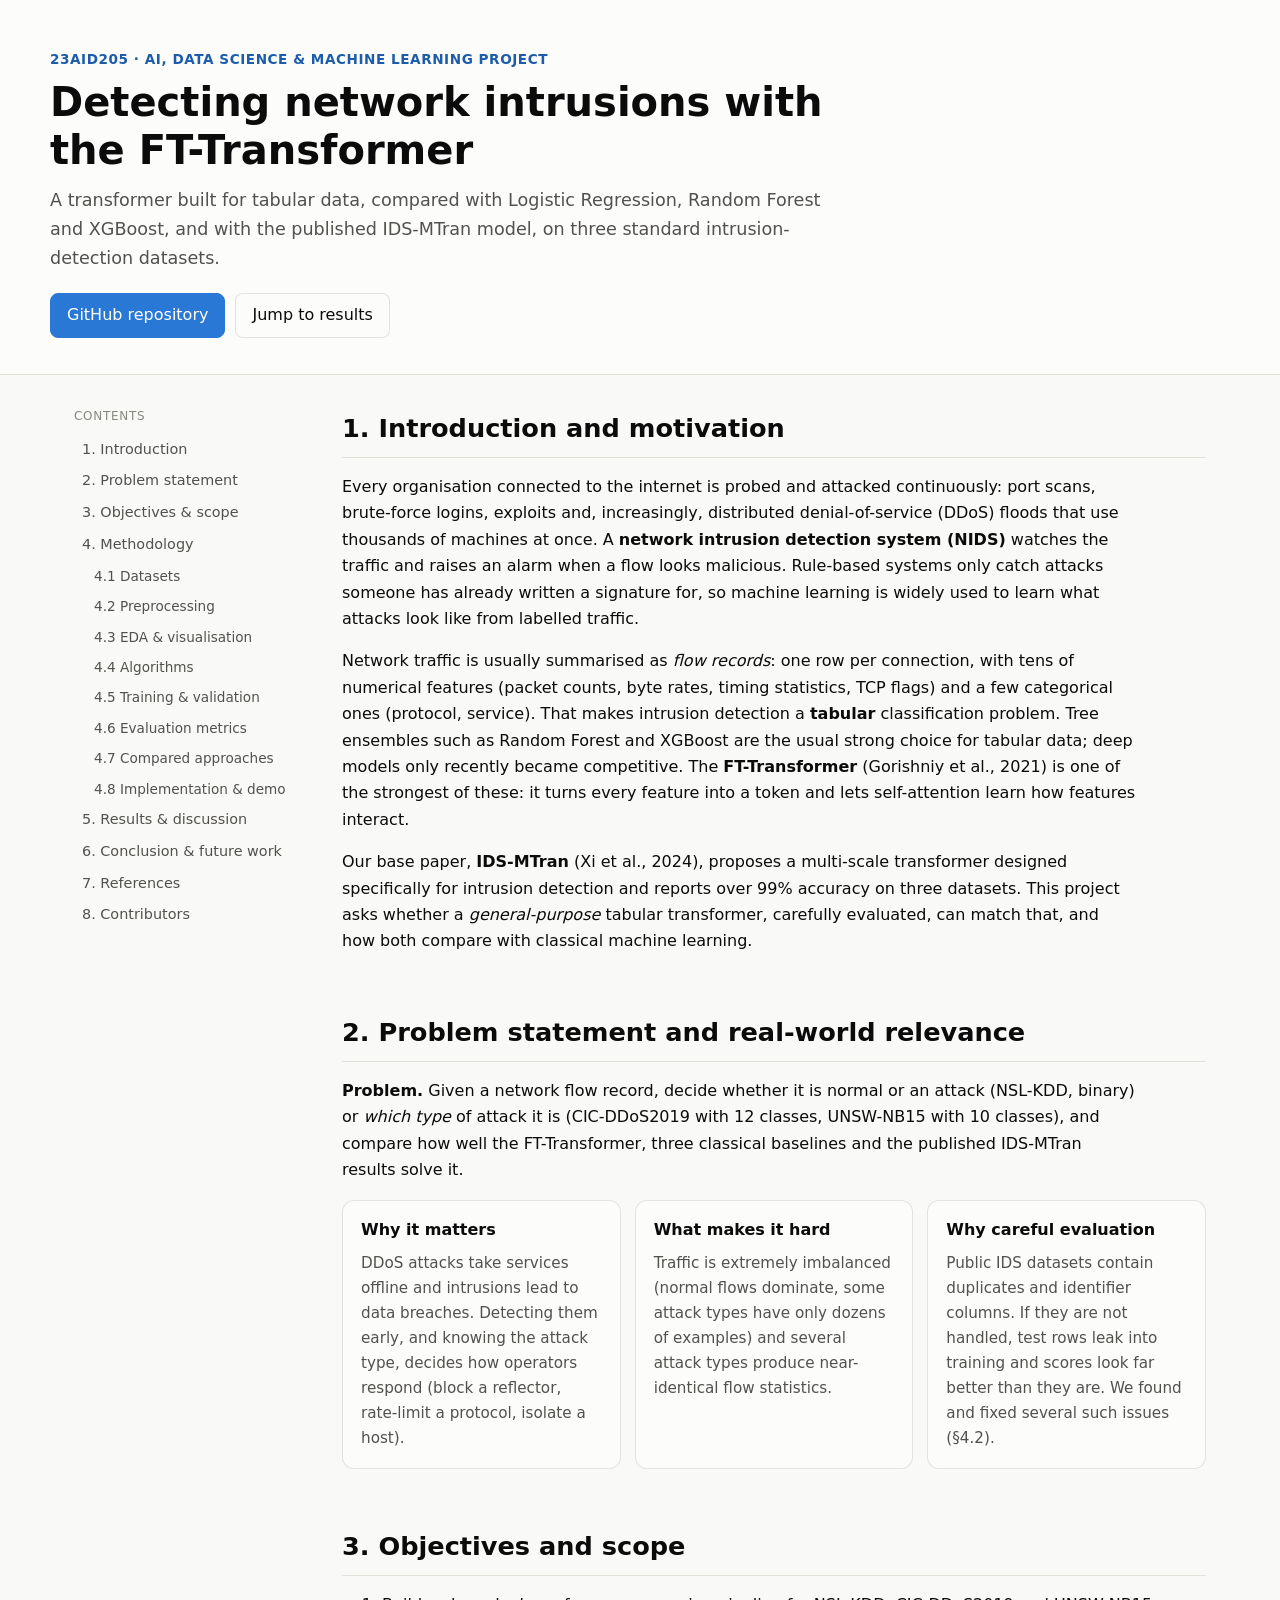
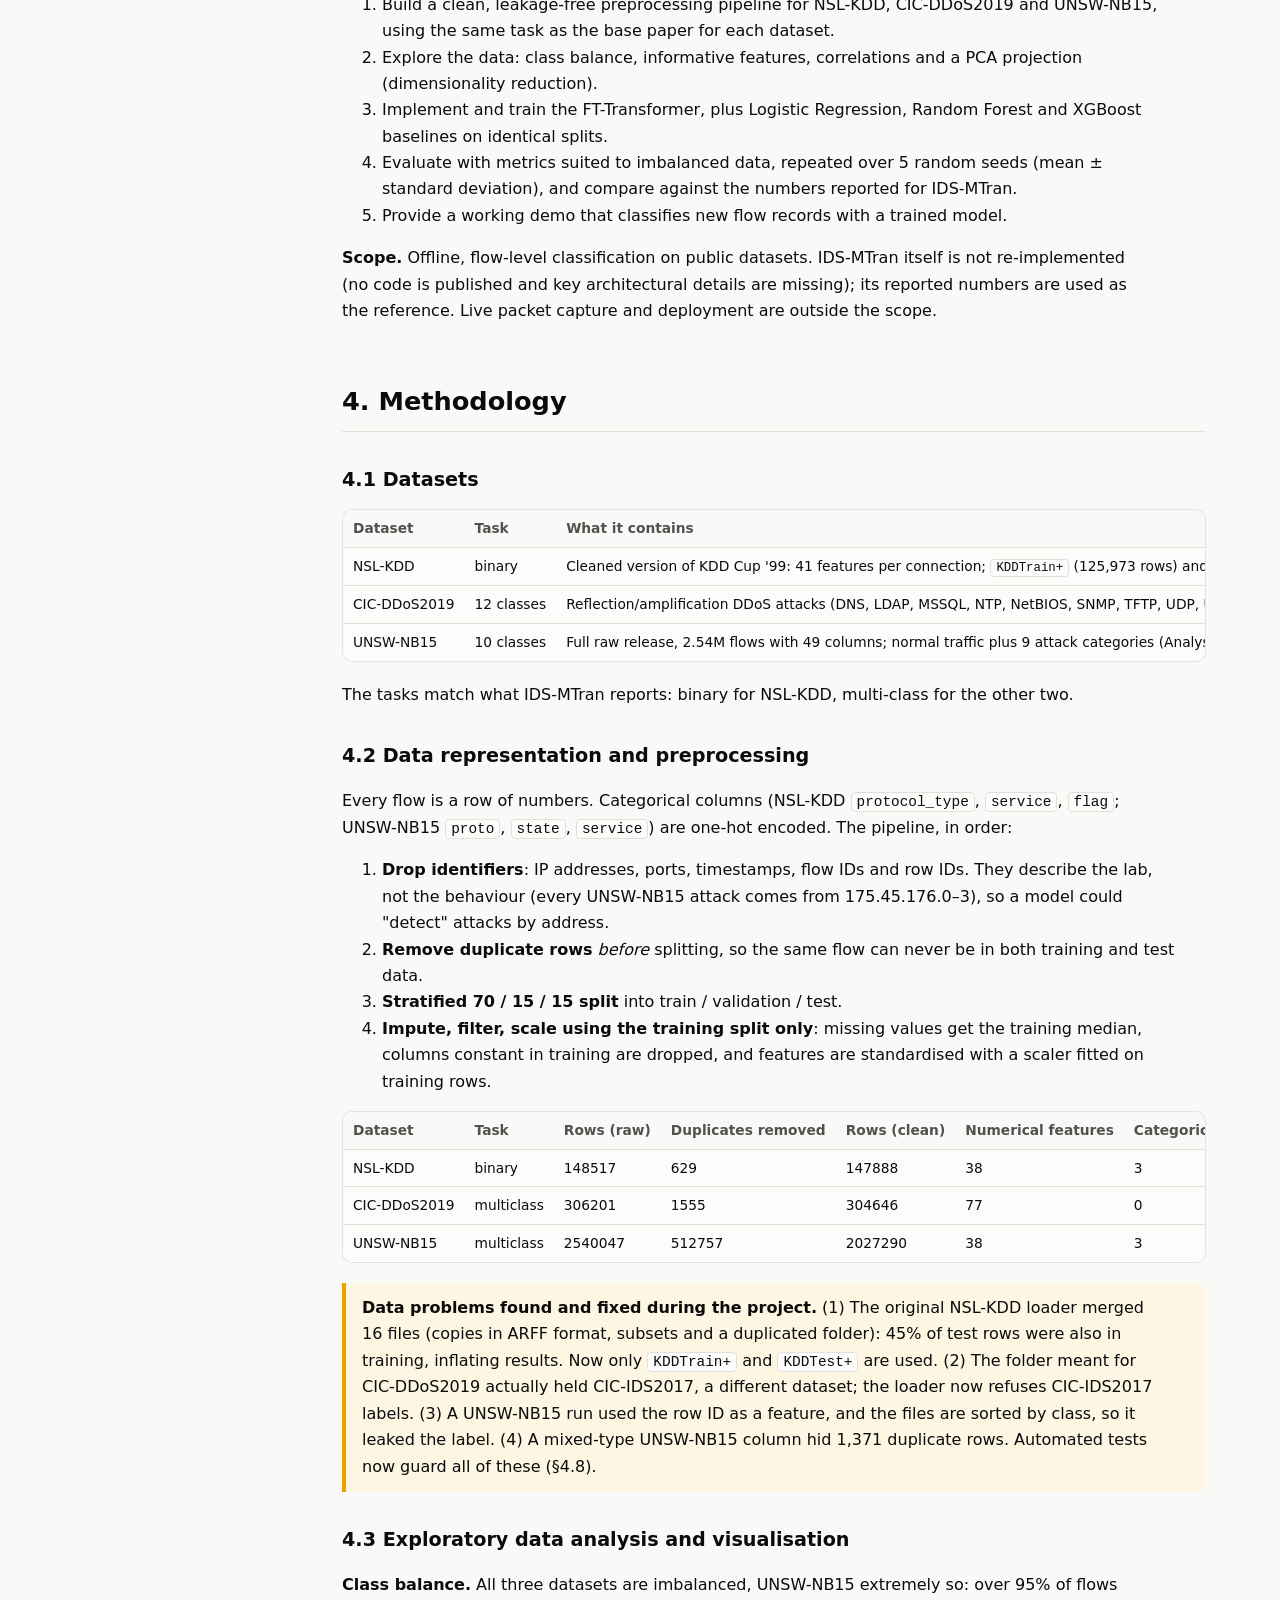
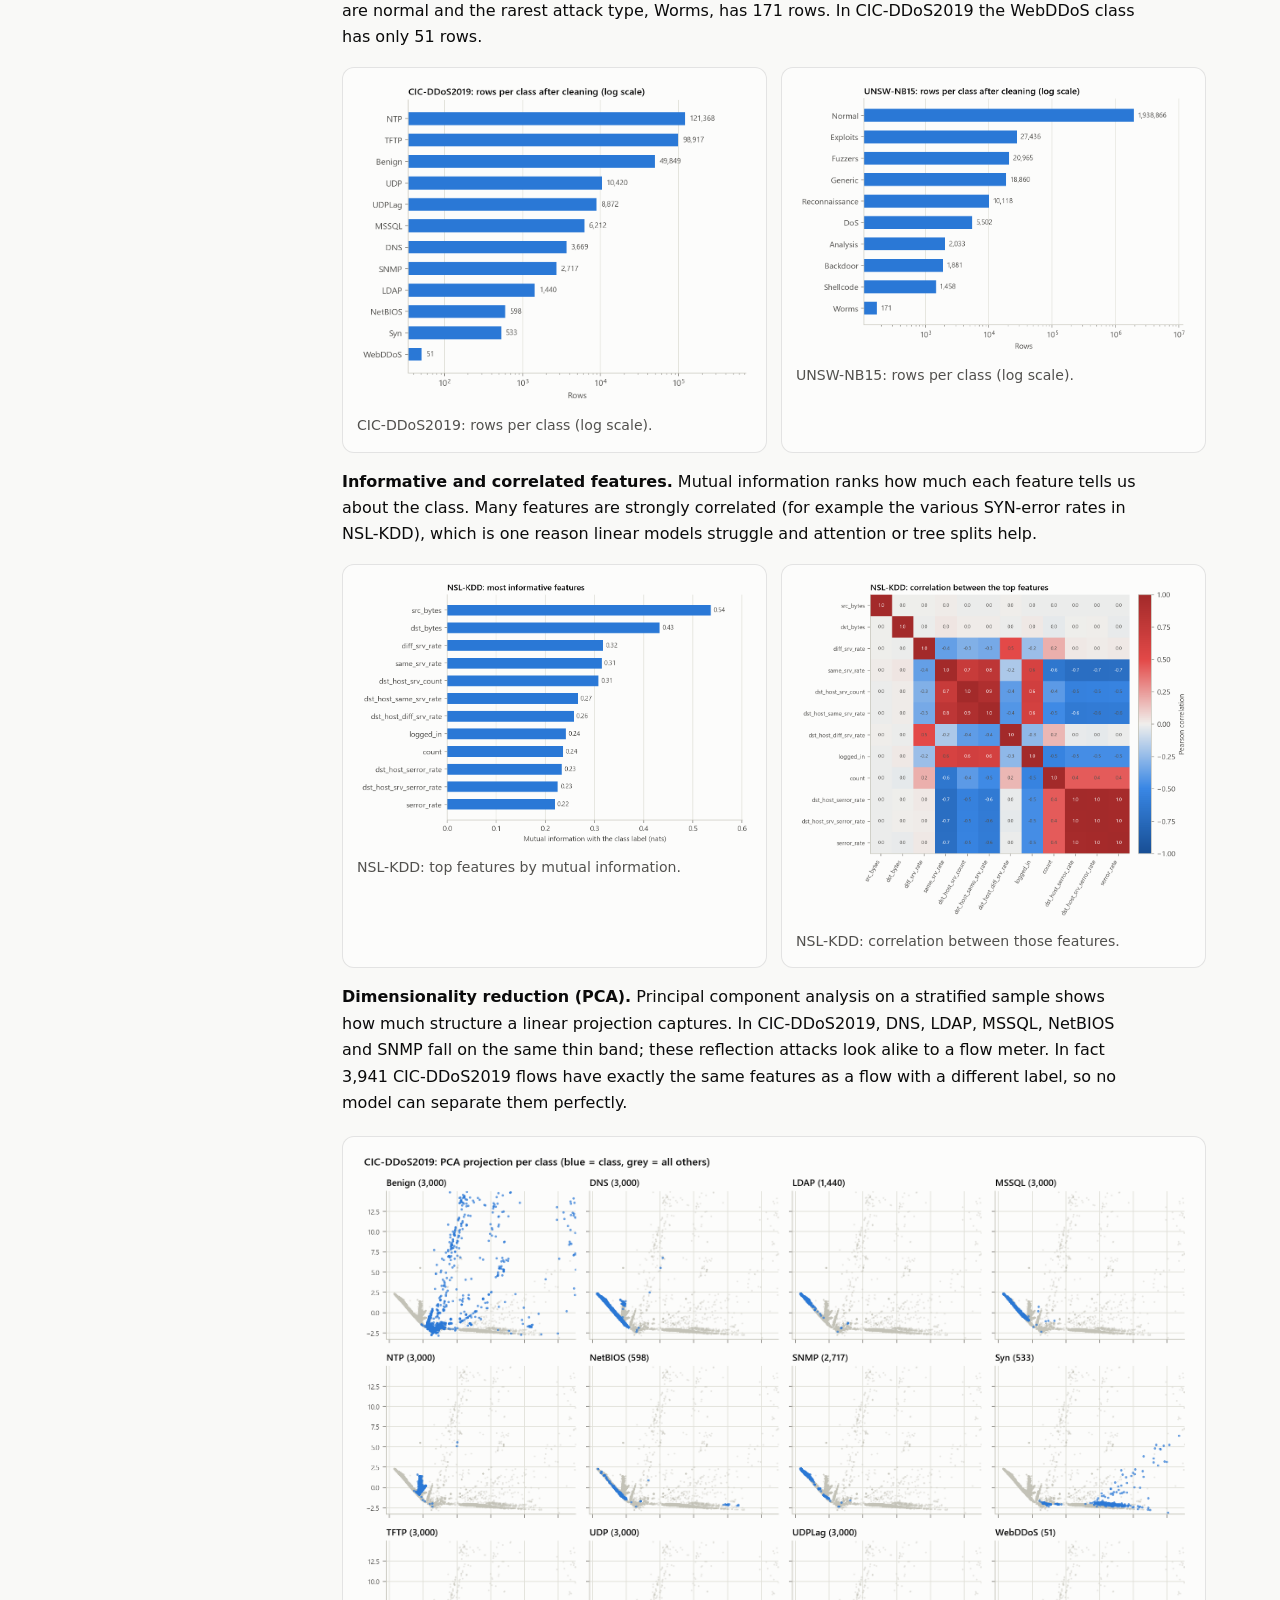
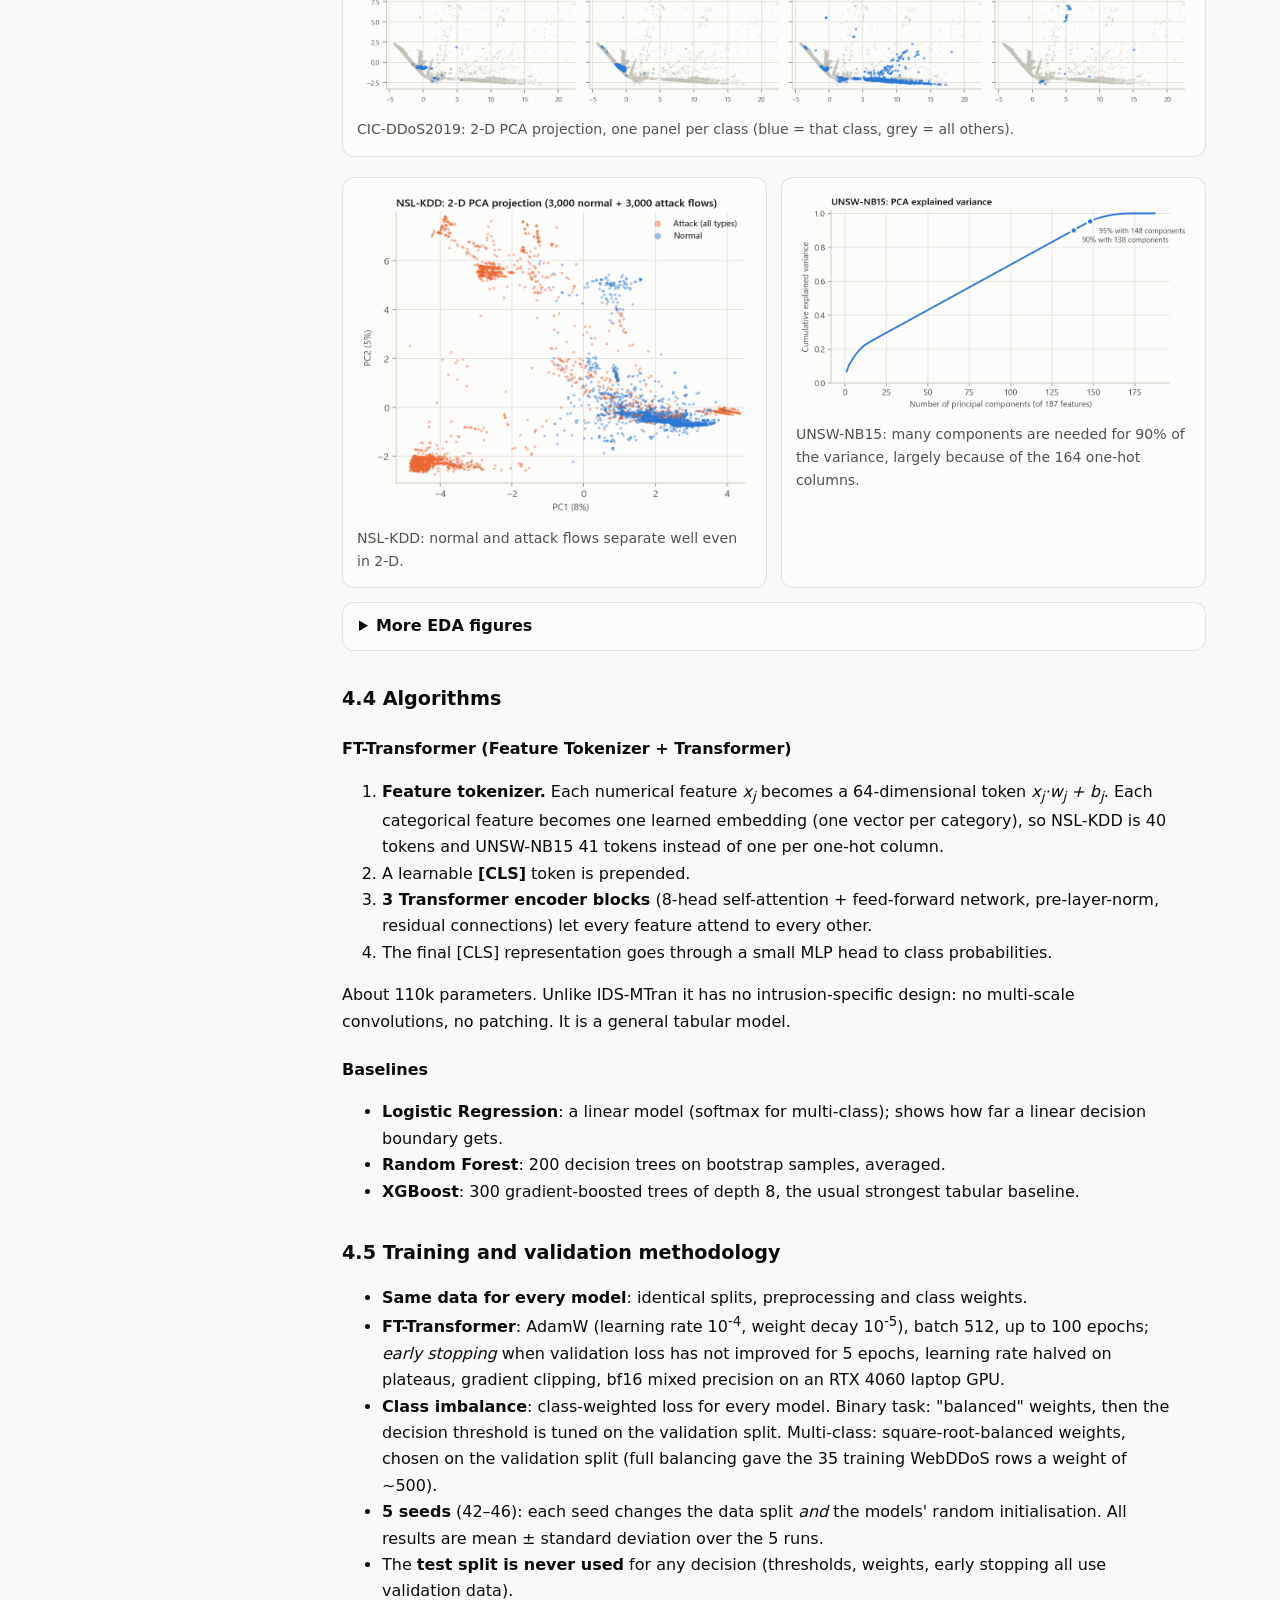
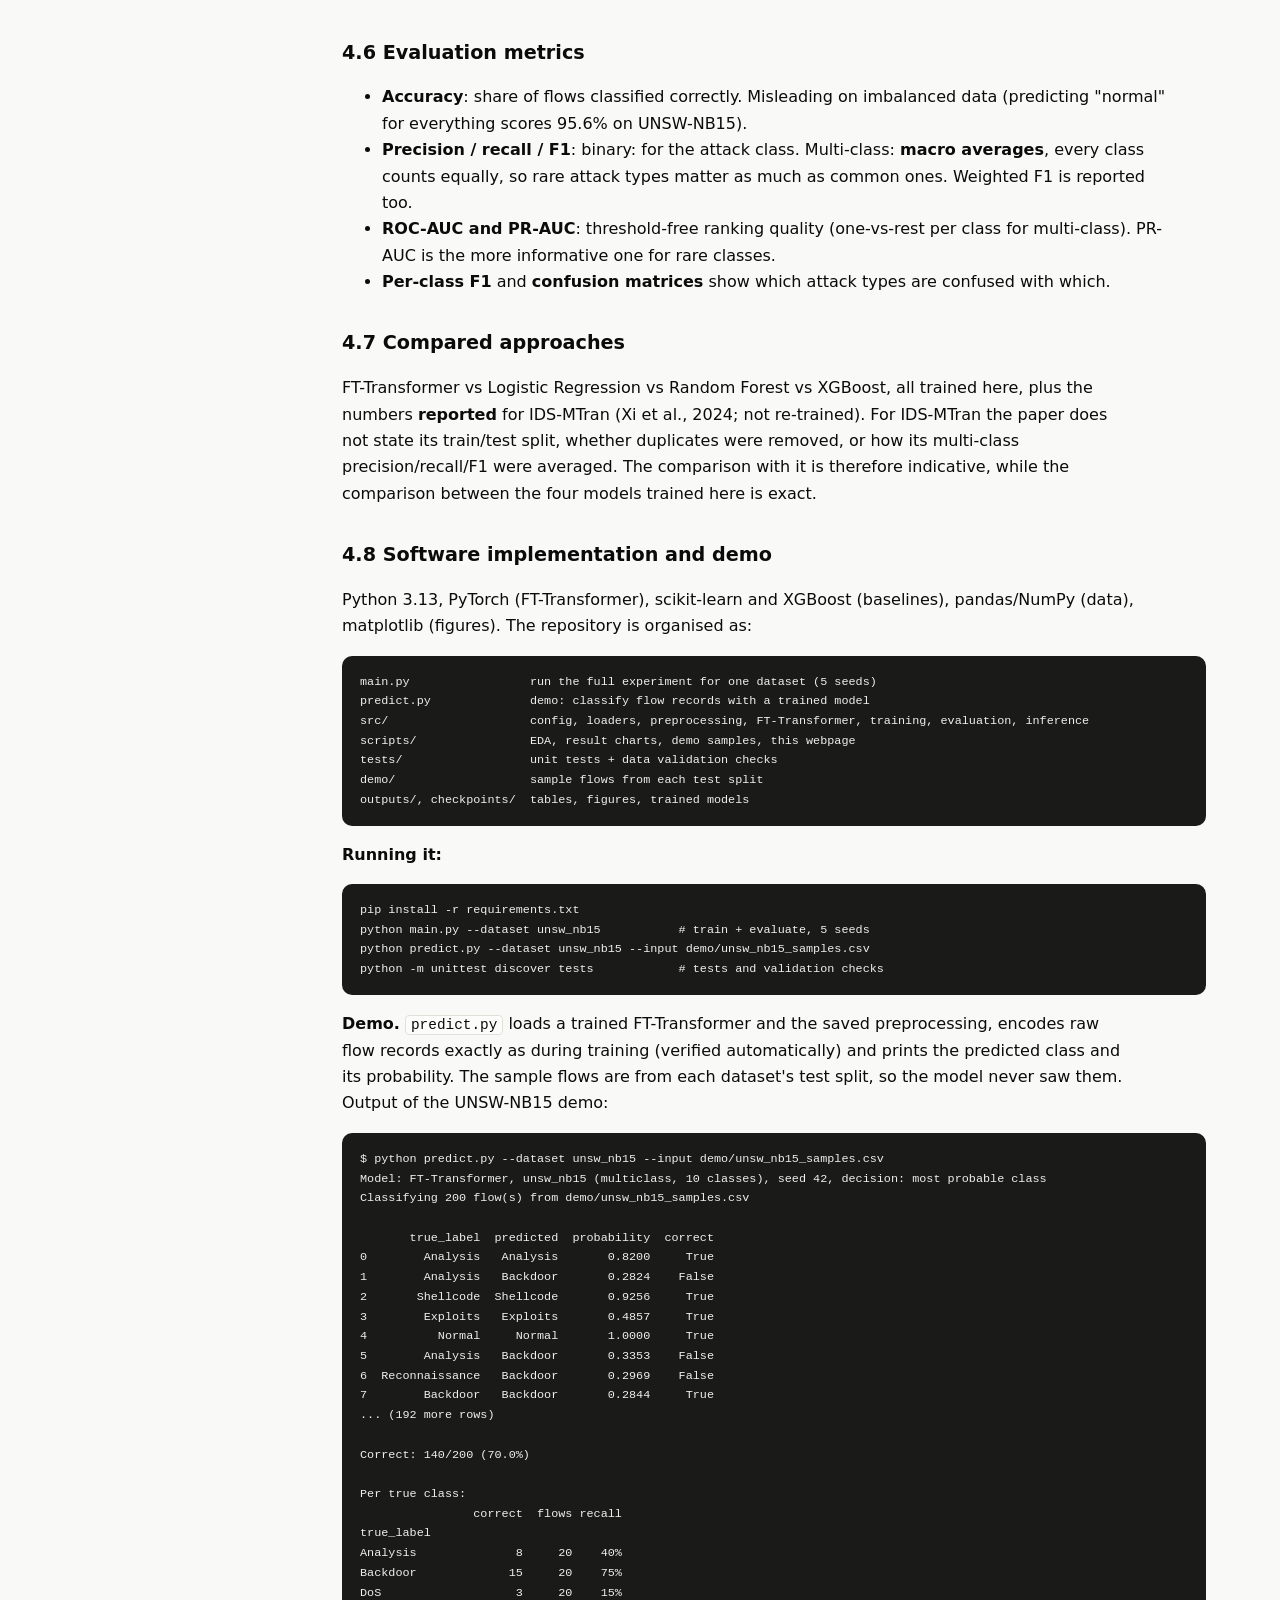
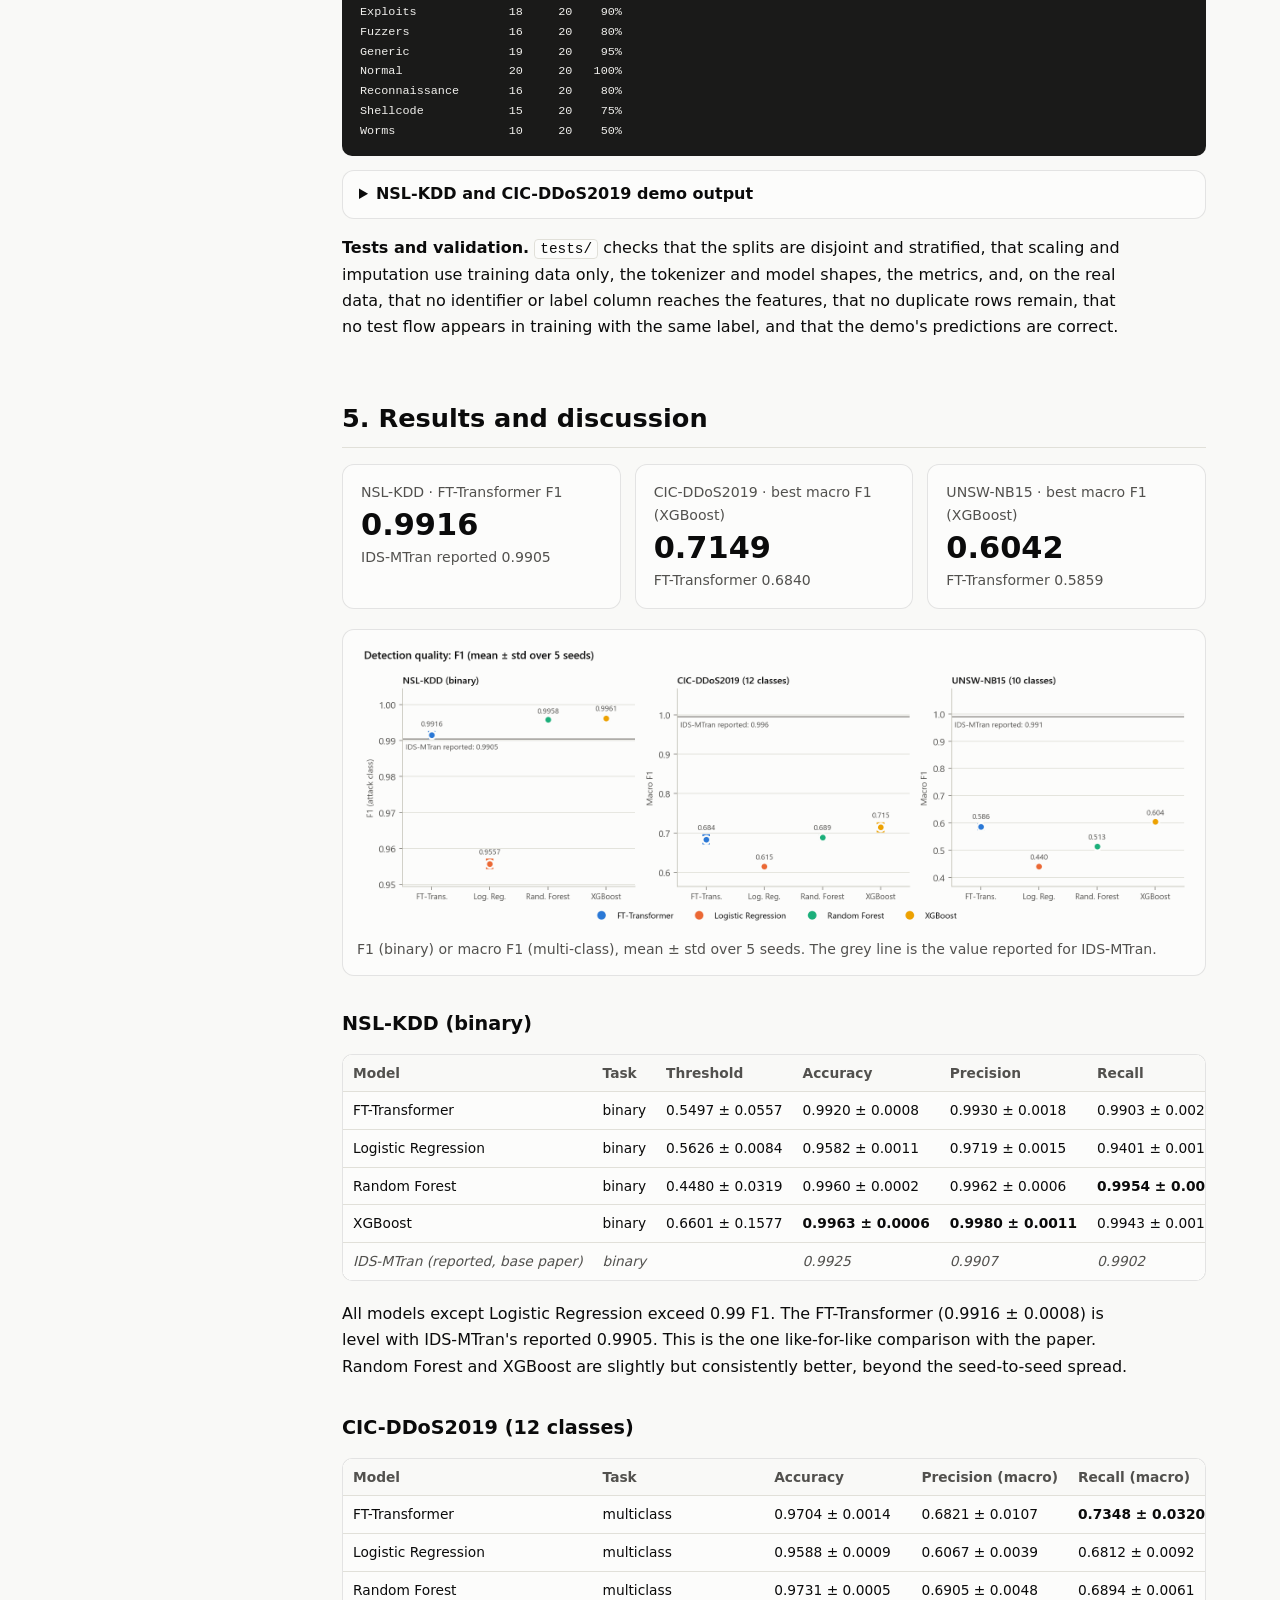
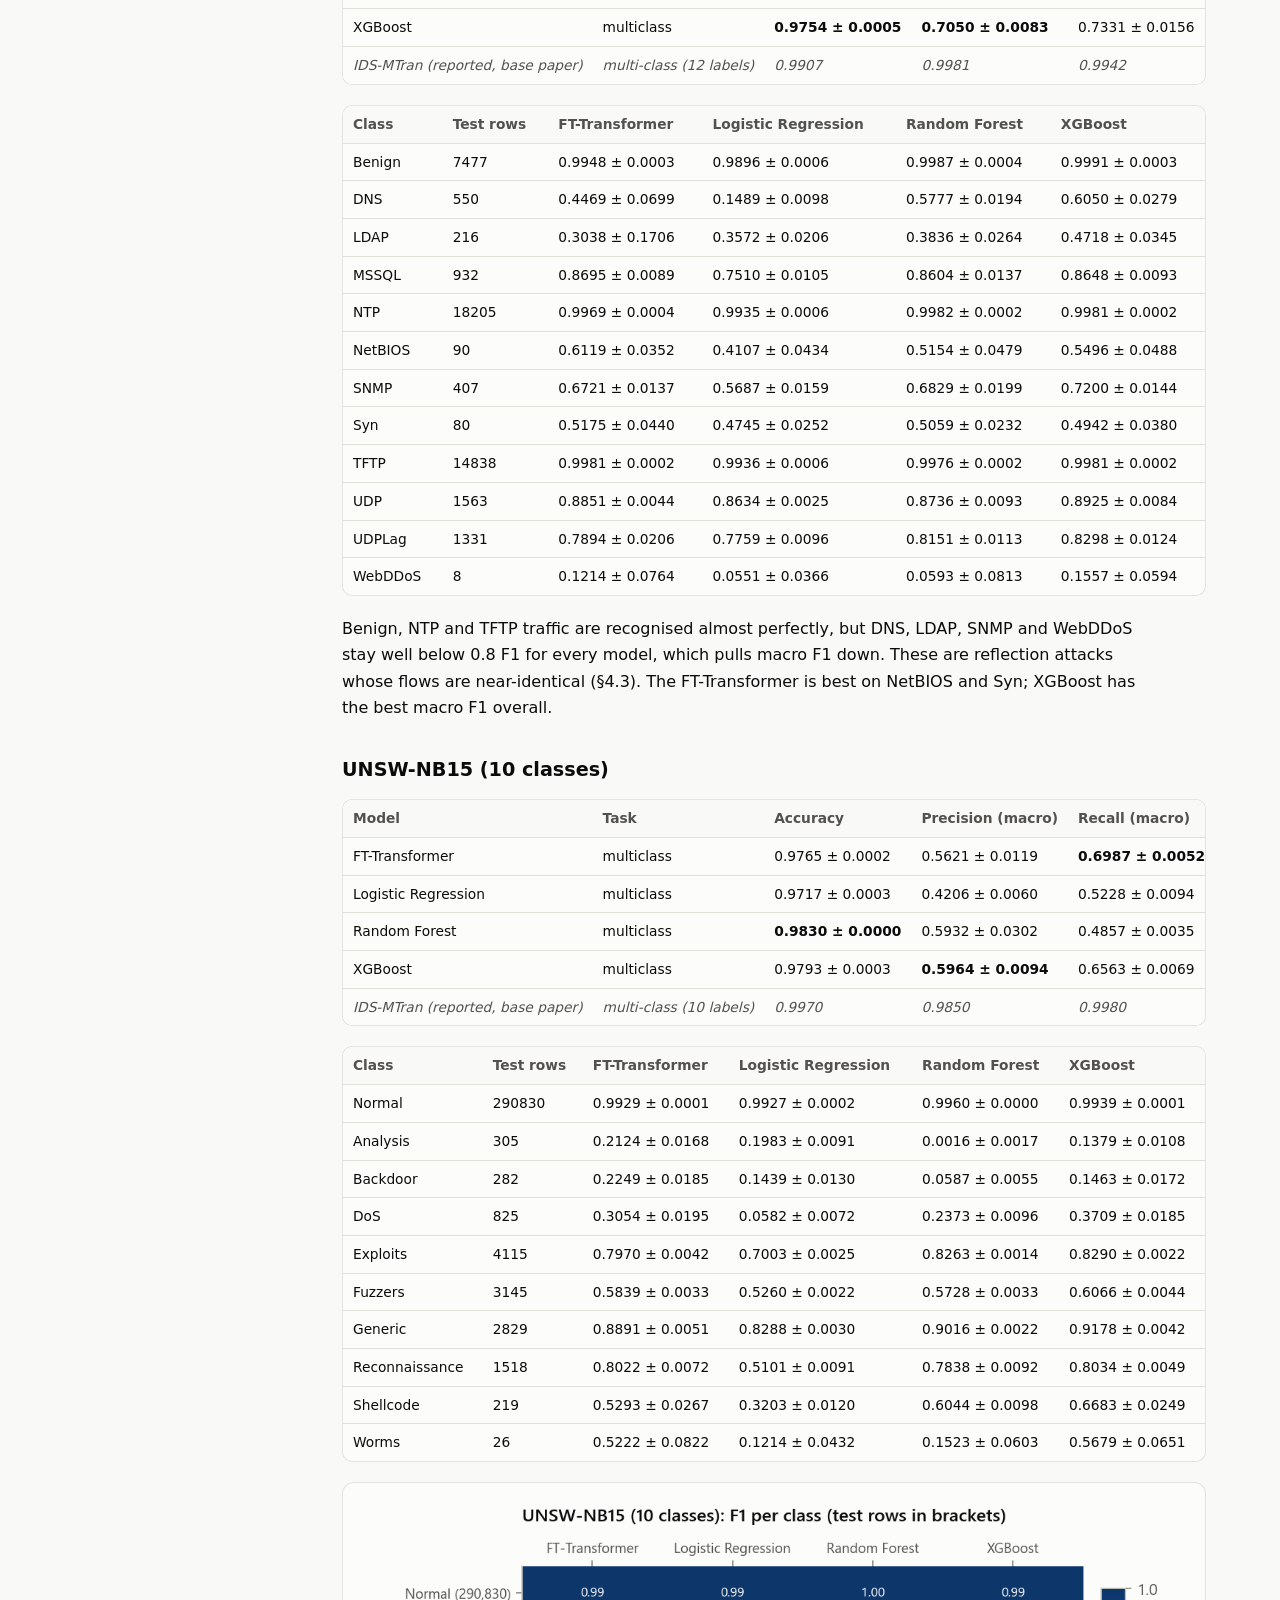
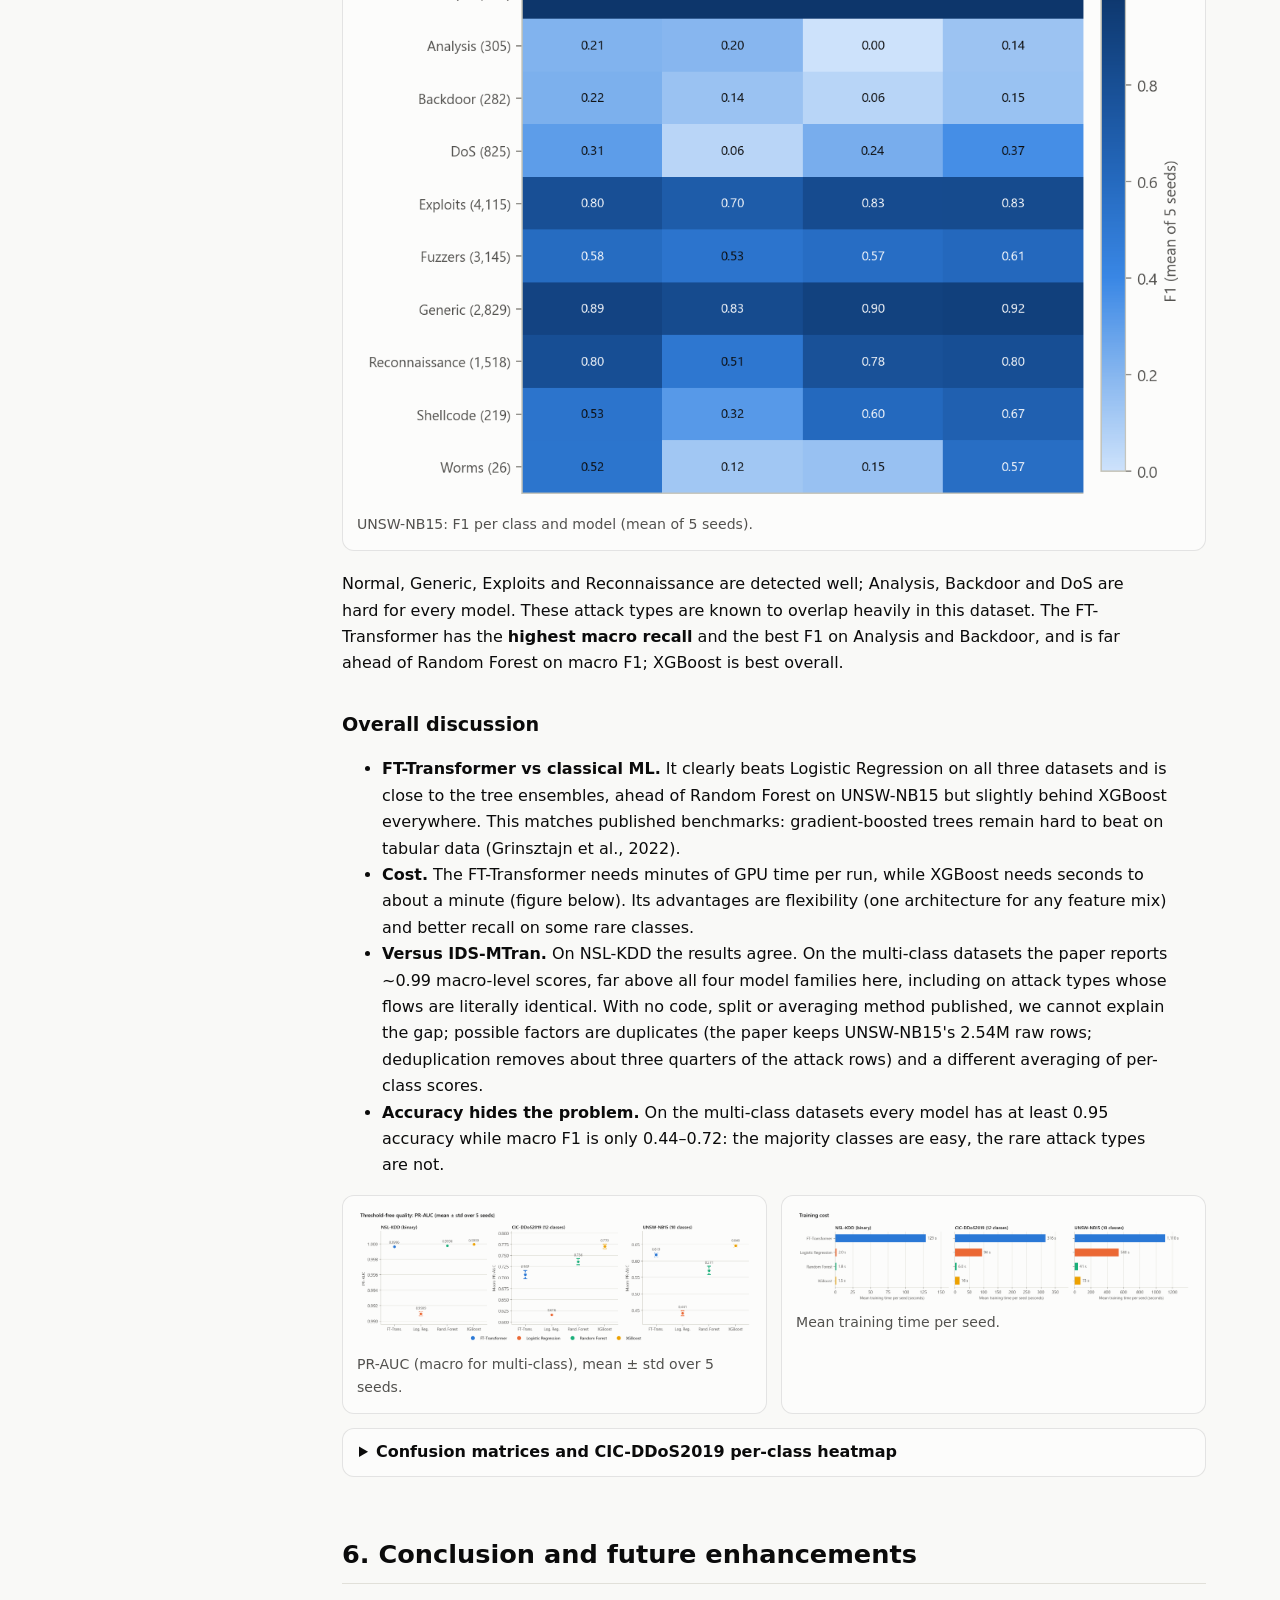
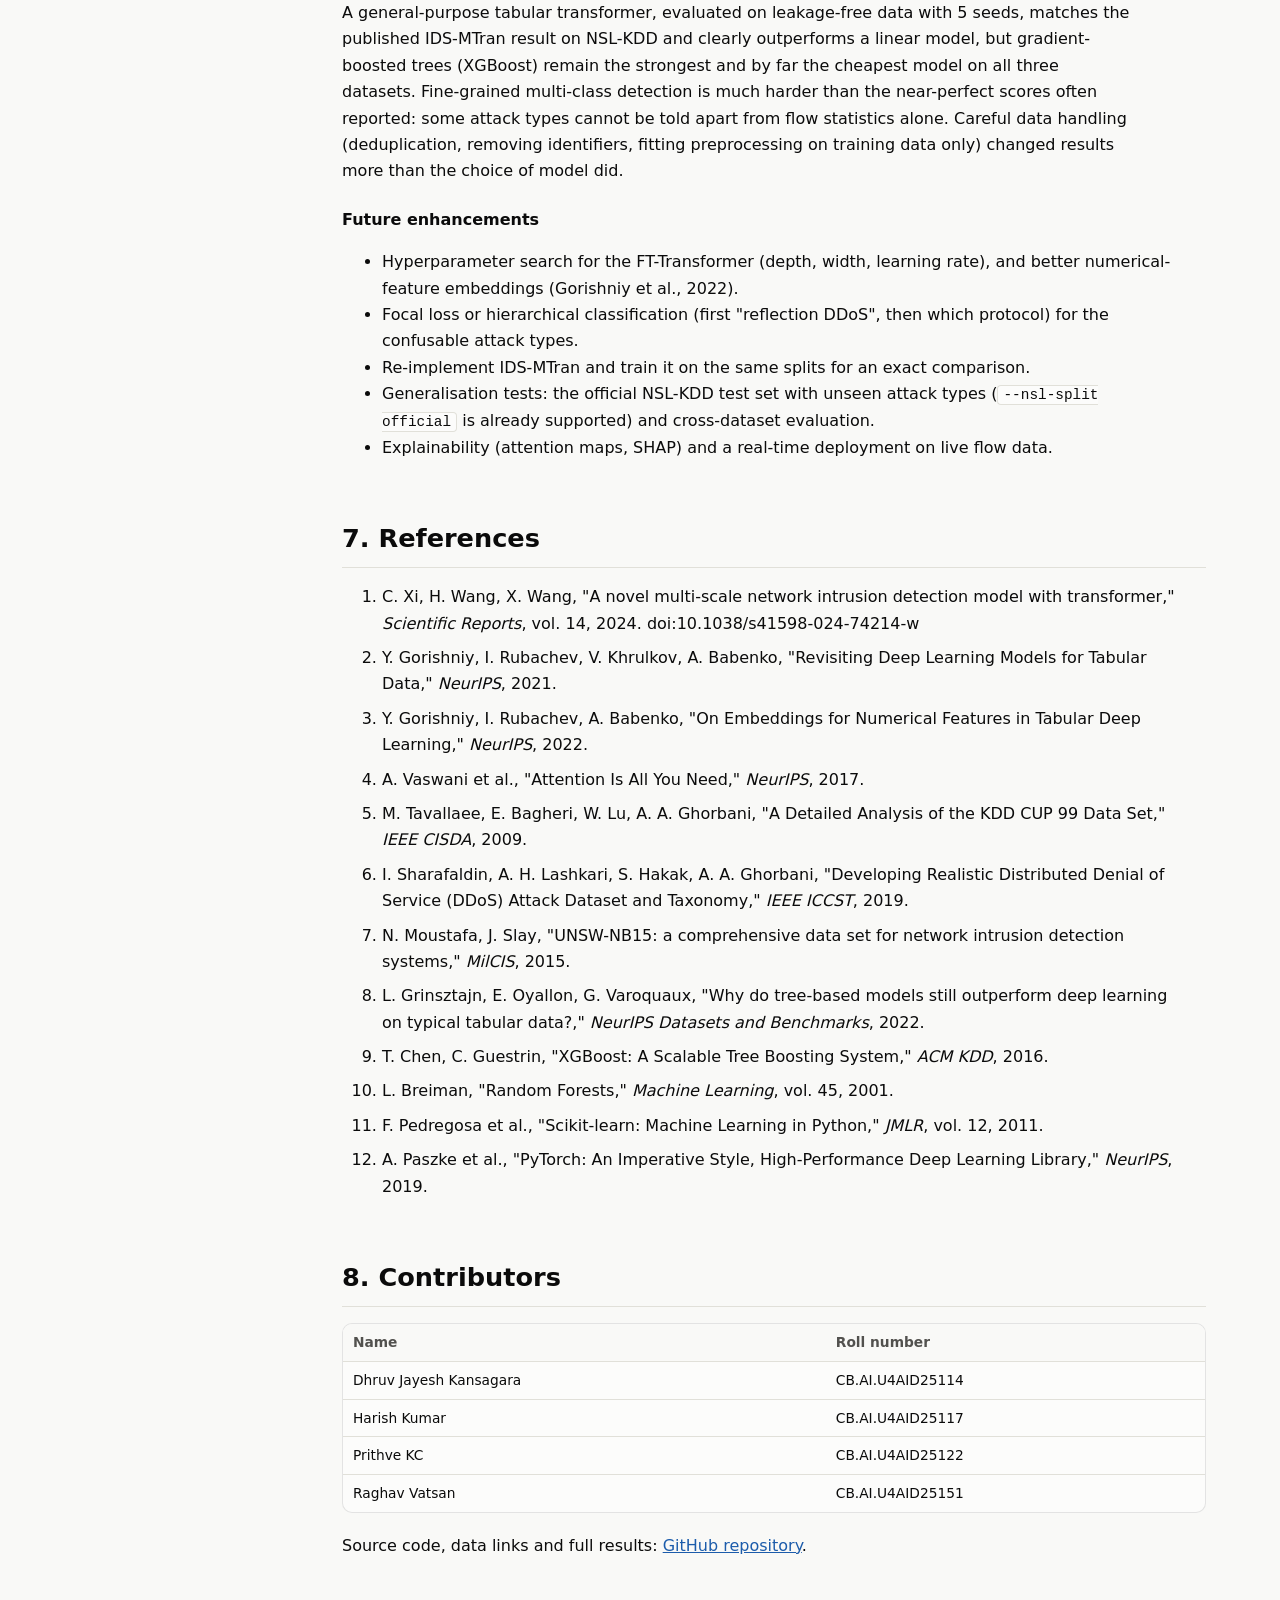
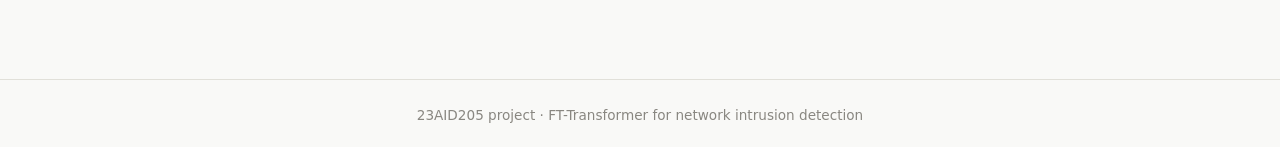
==== commit f01a77e2: "Show forward-slash demo paths on the webpage The demo commands on the page were built with os.path.j" ====
--- a/docs/index.html
+++ b/docs/index.html
@@ -289,9 +289,9 @@
     saved preprocessing, encodes raw flow records exactly as during training (verified
     automatically) and prints the predicted class and its probability. The sample flows are
     from each dataset's test split, so the model never saw them. Output of the UNSW-NB15 demo:</p>
-  <pre><code>$ python predict.py --dataset unsw_nb15 --input demo\unsw_nb15_samples.csv
+  <pre><code>$ python predict.py --dataset unsw_nb15 --input demo/unsw_nb15_samples.csv
 Model: FT-Transformer, unsw_nb15 (multiclass, 10 classes), seed 42, decision: most probable class
-Classifying 200 flow(s) from demo\unsw_nb15_samples.csv
+Classifying 200 flow(s) from demo/unsw_nb15_samples.csv
 
        true_label  predicted  probability  correct
 0        Analysis   Analysis       0.8200     True
@@ -320,9 +320,9 @@
 Shellcode            15     20    75%
 Worms                10     20    50%</code></pre>
   <details><summary>NSL-KDD and CIC-DDoS2019 demo output</summary>
-    <pre><code>$ python predict.py --dataset nsl_kdd --input demo\nsl_kdd_samples.csv
+    <pre><code>$ python predict.py --dataset nsl_kdd --input demo/nsl_kdd_samples.csv
 Model: FT-Transformer, nsl_kdd (binary, 2 classes), seed 42, decision: threshold 0.480 on P(attack)
-Classifying 40 flow(s) from demo\nsl_kdd_samples.csv
+Classifying 40 flow(s) from demo/nsl_kdd_samples.csv
 
   true_label predicted  probability  correct
 0     ATTACK    ATTACK       1.0000     True
@@ -342,9 +342,9 @@
 true_label                       
 ATTACK           20     20   100%
 NORMAL           19     20    95%</code></pre>
-    <pre><code>$ python predict.py --dataset cic_ddos2019 --input demo\cic_ddos2019_samples.csv
+    <pre><code>$ python predict.py --dataset cic_ddos2019 --input demo/cic_ddos2019_samples.csv
 Model: FT-Transformer, cic_ddos2019 (multiclass, 12 classes), seed 42, decision: most probable class
-Classifying 228 flow(s) from demo\cic_ddos2019_samples.csv
+Classifying 228 flow(s) from demo/cic_ddos2019_samples.csv
 
   true_label predicted  probability  correct
 0        DNS     MSSQL       0.8496    False
